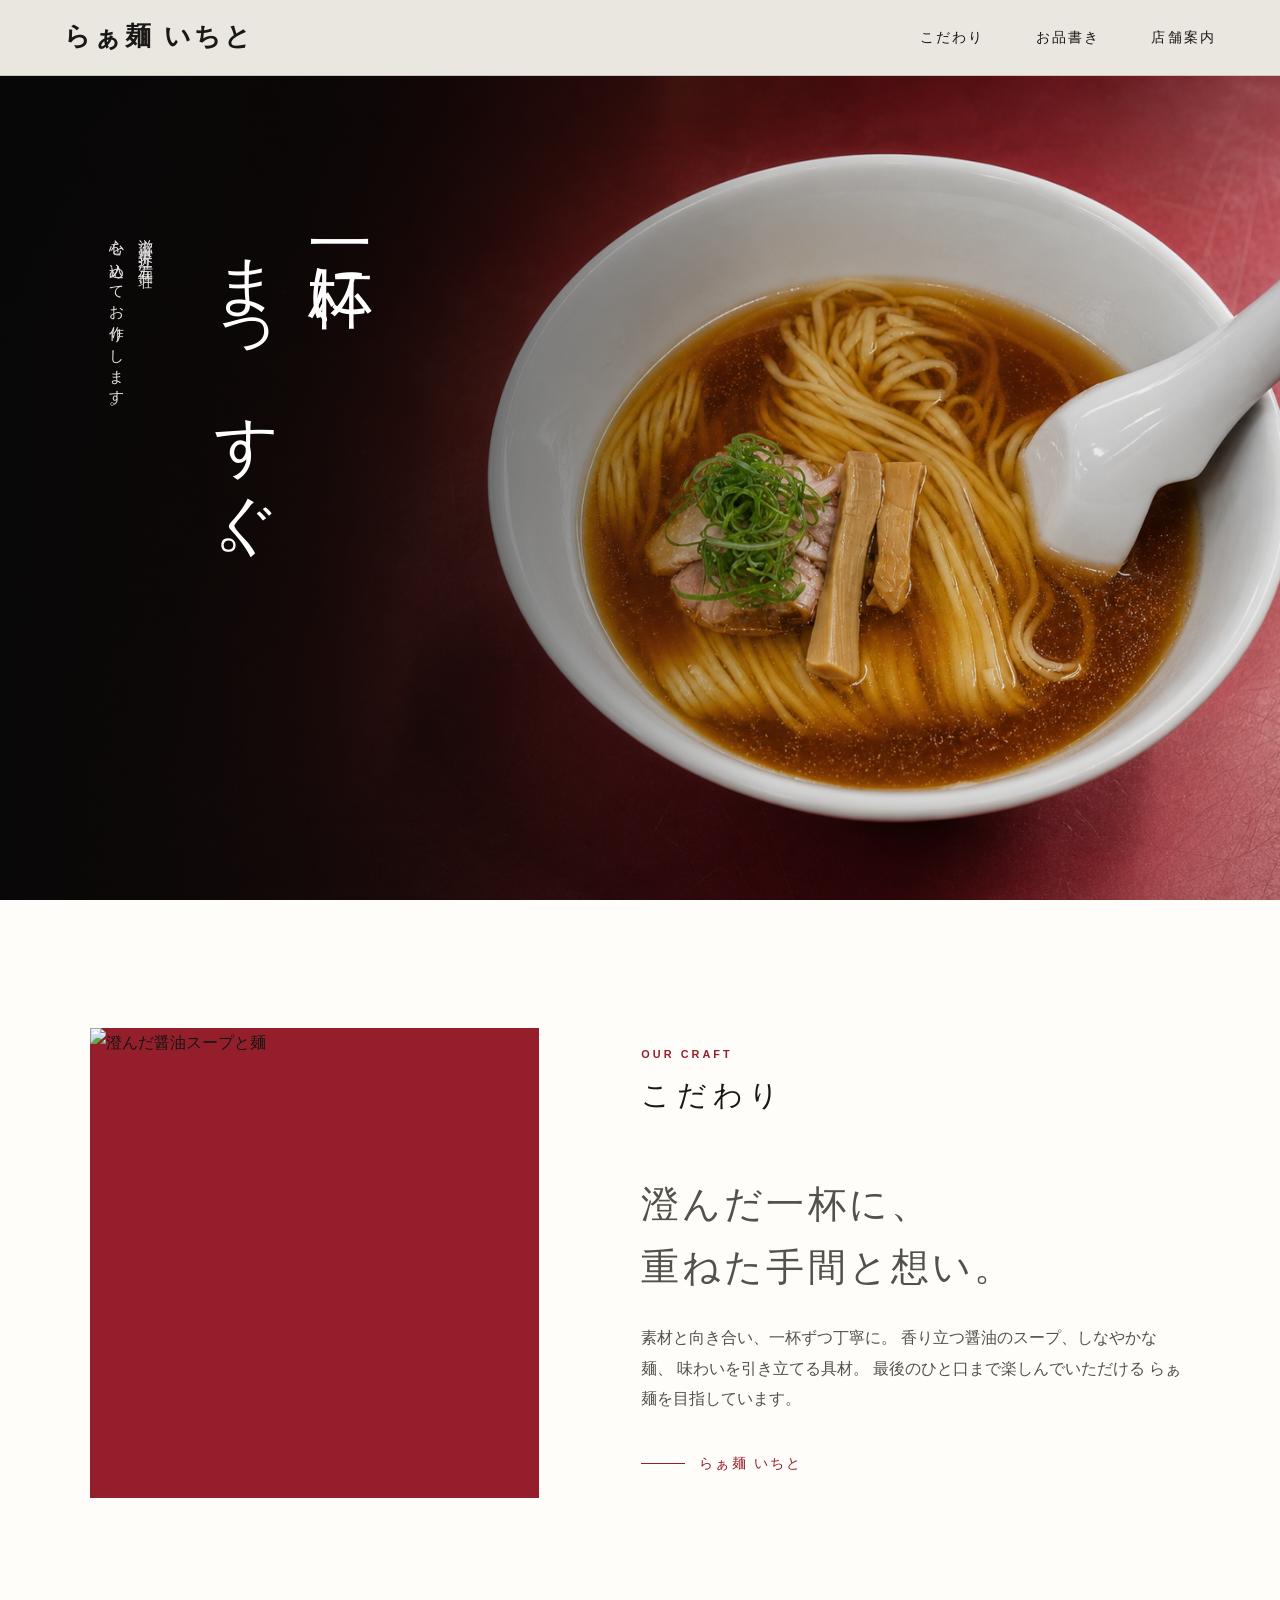
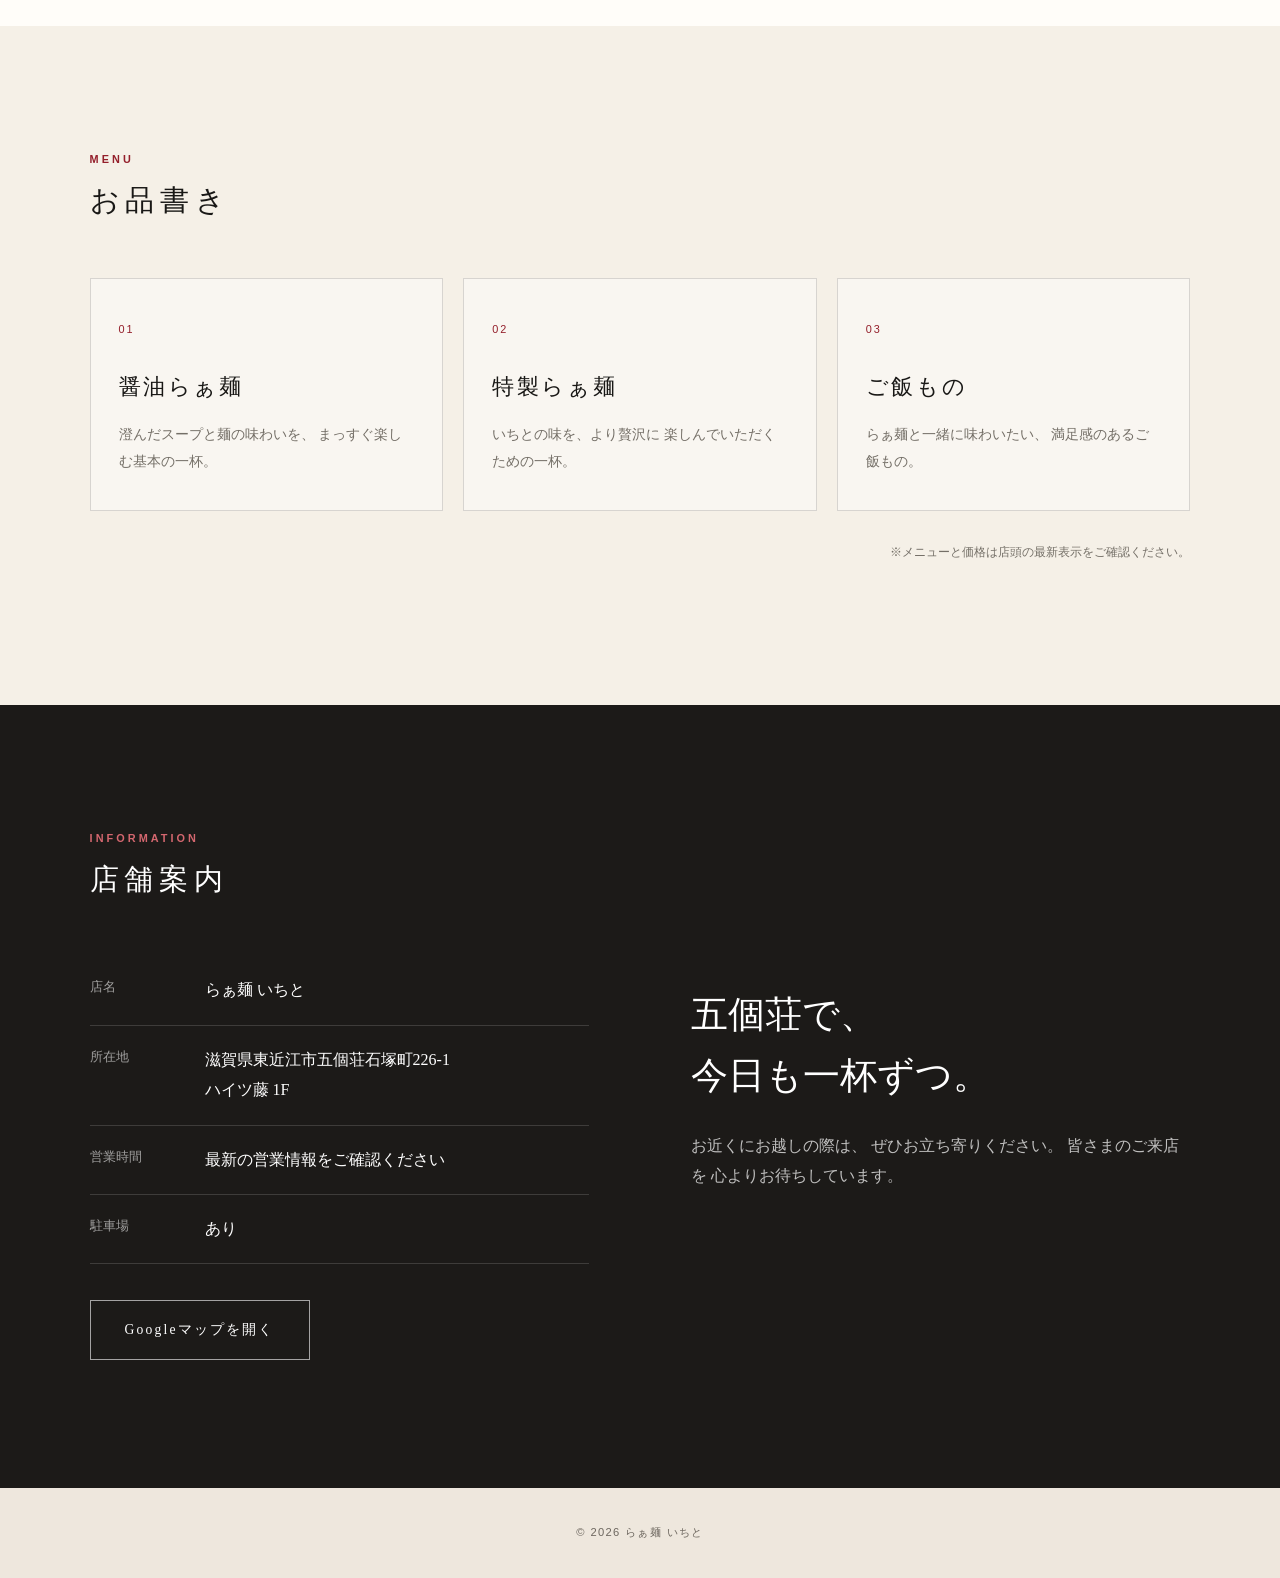
==== ichito-site/index.html @ 9bc74a43 "commit" ====
<!doctype html>
    <html lang="ja">
    <head>
    <meta charset="UTF-8">

    <meta
        name="viewport"
        content="width=device-width, initial-scale=1.0"
    >

    <meta
        name="description"
        content="滋賀県東近江市五個荘のらぁ麺店、らぁ麺いちとの公式サイト。"
    >

    <title>らぁ麺 いちと｜滋賀・東近江</title>

    <link rel="stylesheet" href="css/index.css">
    </head>

    <body>
    <header class="header">
        <a class="logo" href="#top">
        らぁ麺 いちと
        </a>

        <nav
        class="navigation"
        aria-label="メインメニュー"
        >
        <a href="#craft">こだわり</a>
        <a href="#menu">お品書き</a>
        <a href="#information">店舗案内</a>
        </nav>
    </header>

    <main id="top">
        <!-- メインビジュアル -->

        <section class="hero">
        <img
            class="hero-image"
            src="images/ramen.png"
            alt="らぁ麺いちとの醤油らぁ麺"
        >

        <div class="hero-text">
            <h1>
            一杯に、<br>
            まっすぐ。
            </h1>

            <p class="hero-description">
            滋賀・東近江 五個荘<br>
            心を込めてお作りします。
            </p>
        </div>
        </section>

        <!-- こだわり -->

        <section
        class="craft section"
        id="craft"
        >
        <div class="inner craft-grid">
            <div class="craft-photo">
            <img
                src="images/ramen.jpg"
                alt="澄んだ醤油スープと麺"
            >
            </div>

            <div class="craft-text">
            <h2 class="section-title">
                <span>Our Craft</span>
                こだわり
            </h2>

            <p class="lead">
                澄んだ一杯に、<br>
                重ねた手間と想い。
            </p>

            <p>
                素材と向き合い、一杯ずつ丁寧に。
                香り立つ醤油のスープ、しなやかな麺、
                味わいを引き立てる具材。
                最後のひと口まで楽しんでいただける
                らぁ麺を目指しています。
            </p>

            <span class="shop-name">
                らぁ麺 いちと
            </span>
            </div>
        </div>
        </section>

        <!-- お品書き -->

        <section
        class="menu section"
        id="menu"
        >
        <div class="inner">
            <h2 class="section-title">
            <span>Menu</span>
            お品書き
            </h2>

            <div class="menu-grid">
            <article class="menu-card">
                <span class="menu-number">
                01
                </span>

                <h3>醤油らぁ麺</h3>

                <p>
                澄んだスープと麺の味わいを、
                まっすぐ楽しむ基本の一杯。
                </p>
            </article>

            <article class="menu-card">
                <span class="menu-number">
                02
                </span>

                <h3>特製らぁ麺</h3>

                <p>
                いちとの味を、より贅沢に
                楽しんでいただくための一杯。
                </p>
            </article>

            <article class="menu-card">
                <span class="menu-number">
                03
                </span>

                <h3>ご飯もの</h3>

                <p>
                らぁ麺と一緒に味わいたい、
                満足感のあるご飯もの。
                </p>
            </article>
            </div>

            <p class="menu-note">
            ※メニューと価格は店頭の最新表示をご確認ください。
            </p>
        </div>
        </section>

        <!-- 店舗案内 -->

        <section
        class="information section"
        id="information"
        >
        <div class="inner information-grid">
            <div>
            <h2 class="section-title">
                <span>Information</span>
                店舗案内
            </h2>

            <dl class="info-list">
                <div class="info-row">
                <dt>店名</dt>

                <dd>
                    らぁ麺 いちと
                </dd>
                </div>

                <div class="info-row">
                <dt>所在地</dt>

                <dd>
                    滋賀県東近江市五個荘石塚町226-1
                    <br>
                    ハイツ藤 1F
                </dd>
                </div>

                <div class="info-row">
                <dt>営業時間</dt>

                <dd>
                    最新の営業情報をご確認ください
                </dd>
                </div>

                <div class="info-row">
                <dt>駐車場</dt>

                <dd>
                    あり
                </dd>
                </div>
            </dl>

            <a
                class="map-button"
                href="https://www.google.com/maps/search/?api=1&query=らぁ麺+いちと+東近江市"
                target="_blank"
                rel="noopener noreferrer"
            >
                Googleマップを開く
            </a>
            </div>

            <div class="information-message">
            <strong>
                五個荘で、<br>
                今日も一杯ずつ。
            </strong>

            <p>
                お近くにお越しの際は、
                ぜひお立ち寄りください。
                皆さまのご来店を
                心よりお待ちしています。
            </p>
            </div>
        </div>
        </section>
    </main>

    <!-- フッター -->

    <footer class="footer">
        &copy; 2026 らぁ麺 いちと
    </footer>
    </body>
    </html>
---- ichito-site/css/index.css ----
:root {
    --paper: #f5f0e7;
    --white: #fffdf9;
    --black: #191816;
    --gray: #746f67;
    --red: #941f2b;
    --line: rgba(25, 24, 22, 0.15);
    }

    * {
    box-sizing: border-box;
    }

    html {
    scroll-behavior: smooth;
    }

    body {
    margin: 0;
    color: var(--black);
    background: var(--paper);
    font-family:
        "Yu Mincho",
        "Hiragino Mincho ProN",
        serif;
    line-height: 1.9;
    }

    img {
    display: block;
    width: 100%;
    }

    a {
    color: inherit;
    text-decoration: none;
    }

    /* ヘッダー */

    .header {
    position: fixed;
    z-index: 10;
    top: 0;
    right: 0;
    left: 0;

    display: flex;
    align-items: center;
    justify-content: space-between;

    height: 76px;
    padding: 0 5vw;

    background: rgba(248, 244, 237, 0.94);
    border-bottom: 1px solid var(--line);
    backdrop-filter: blur(12px);
    }

    .logo {
    font-size: clamp(1.3rem, 2vw, 2rem);
    font-weight: bold;
    letter-spacing: 0.13em;
    }

    .navigation {
    display: flex;
    gap: clamp(22px, 4vw, 58px);

    font-size: 0.9rem;
    letter-spacing: 0.15em;
    }

    .navigation a {
    position: relative;
    }

    .navigation a::after {
    position: absolute;
    bottom: -7px;
    left: 0;

    width: 0;
    height: 1px;

    content: "";
    background: var(--red);
    transition: width 0.25s;
    }

    .navigation a:hover::after,
    .navigation a:focus-visible::after {
    width: 100%;
    }

    /* メインビジュアル */

    .hero {
    position: relative;

    min-height: 720px;
    height: 100svh;
    padding-top: 76px;

    overflow: hidden;
    background: #111;
    }

    .hero-image {
    position: absolute;
    top: 76px;
    right: 0;
    bottom: 0;
    left: 0;

    height: calc(100% - 76px);

    object-fit: cover;
    object-position: center;
    }

    .hero::after {
    position: absolute;
    top: 76px;
    right: 0;
    bottom: 0;
    left: 0;

    content: "";

    background: linear-gradient(
        90deg,
        rgba(8, 8, 8, 0.92) 0%,
        rgba(8, 8, 8, 0.72) 25%,
        rgba(8, 8, 8, 0.14) 60%,
        rgba(8, 8, 8, 0.04) 100%
    );
    }

    .hero-text {
    position: relative;
    z-index: 2;

    display: flex;
    flex-direction: row-reverse;
    justify-content: flex-end;
    gap: 40px;

    height: 100%;
    padding: clamp(110px, 15vh, 160px) 8vw 70px;

    color: #fff;
    }

    .hero h1 {
    margin: 0;

    writing-mode: vertical-rl;

    font-size: clamp(2.8rem, 5vw, 5.2rem);
    font-weight: 400;
    line-height: 1.45;
    letter-spacing: 0.1em;
    }

    .hero-description {
    margin: 16px 0 0;

    writing-mode: vertical-rl;

    font-size: 0.95rem;
    letter-spacing: 0.22em;
    opacity: 0.88;
    }

    /* 共通セクション */

    .section {
    padding: clamp(80px, 10vw, 140px) 7vw;
    }

    .inner {
    width: min(1120px, 100%);
    margin: 0 auto;
    }

    .section-title {
    margin: 0 0 50px;

    font-size: 1.8rem;
    font-weight: 400;
    letter-spacing: 0.2em;
    }

    .section-title span {
    display: block;
    margin-bottom: 8px;

    color: var(--red);

    font-family: sans-serif;
    font-size: 0.68rem;
    font-weight: bold;
    line-height: 1;
    letter-spacing: 0.28em;
    text-transform: uppercase;
    }

    /* こだわり */

    .craft {
    background: var(--white);
    }

    .craft-grid {
    display: grid;
    grid-template-columns: 0.9fr 1.1fr;
    gap: clamp(50px, 8vw, 110px);
    align-items: center;
    }

    .craft-photo {
    height: 470px;

    overflow: hidden;
    background: var(--red);
    }

    .craft-photo img {
    height: 100%;

    object-fit: cover;
    filter: saturate(0.92) contrast(1.03);
    }

    .lead {
    margin: 0 0 24px;

    font-size: clamp(1.6rem, 3vw, 2.6rem);
    line-height: 1.65;
    letter-spacing: 0.08em;
    }

    .craft-text p {
    max-width: 34em;
    color: #54504a;
    }

    .shop-name {
    display: inline-flex;
    align-items: center;
    gap: 14px;

    margin-top: 20px;

    color: var(--red);

    font-size: 0.86rem;
    letter-spacing: 0.16em;
    }

    .shop-name::before {
    width: 44px;
    height: 1px;

    content: "";
    background: currentColor;
    }

    /* メニュー */

    .menu {
    background: var(--paper);
    }

    .menu-grid {
    display: grid;
    grid-template-columns: repeat(3, 1fr);
    gap: 20px;
    }

    .menu-card {
    padding: 34px 28px;

    background: rgba(255, 255, 255, 0.4);
    border: 1px solid var(--line);

    transition:
        transform 0.25s,
        background 0.25s;
    }

    .menu-card:hover {
    background: rgba(255, 255, 255, 0.8);
    transform: translateY(-5px);
    }

    .menu-number {
    color: var(--red);

    font-family: sans-serif;
    font-size: 0.68rem;
    letter-spacing: 0.18em;
    }

    .menu-card h3 {
    margin: 24px 0 13px;

    font-size: 1.35rem;
    font-weight: 400;
    letter-spacing: 0.12em;
    }

    .menu-card p {
    margin: 0;

    color: var(--gray);

    font-size: 0.9rem;
    }

    .menu-note {
    margin-top: 30px;

    color: var(--gray);

    font-size: 0.78rem;
    text-align: right;
    }

    /* 店舗情報 */

    .information {
    color: #fff;
    background: #1c1a18;
    }

    .information-grid {
    display: grid;
    grid-template-columns: 1fr 1fr;
    gap: clamp(50px, 8vw, 110px);
    }

    .information .section-title span {
    color: #d4676f;
    }

    .info-list {
    margin: 0;
    }

    .info-row {
    display: grid;
    grid-template-columns: 95px 1fr;
    gap: 20px;

    padding: 19px 0;

    border-bottom: 1px solid rgba(255, 255, 255, 0.15);
    }

    .info-row dt {
    color: rgba(255, 255, 255, 0.58);
    font-size: 0.8rem;
    }

    .info-row dd {
    margin: 0;
    }

    .map-button {
    display: inline-flex;
    align-items: center;
    justify-content: center;

    min-width: 220px;
    margin-top: 36px;
    padding: 16px 24px;

    color: #fff;
    border: 1px solid rgba(255, 255, 255, 0.6);

    font-size: 0.85rem;
    letter-spacing: 0.16em;

    transition:
        color 0.25s,
        background 0.25s;
    }

    .map-button:hover,
    .map-button:focus-visible {
    color: var(--black);
    background: #fff;
    }

    .information-message {
    align-self: center;
    color: rgba(255, 255, 255, 0.72);
    }

    .information-message strong {
    display: block;

    margin-bottom: 24px;

    color: #fff;

    font-size: clamp(1.45rem, 3vw, 2.3rem);
    font-weight: 400;
    line-height: 1.65;
    }

    /* フッター */

    .footer {
    padding: 34px 7vw;

    color: #6d675f;
    background: #eee7dd;

    font-family: sans-serif;
    font-size: 0.7rem;
    letter-spacing: 0.12em;
    text-align: center;
    }

    /* タブレット・スマートフォン */

    @media (max-width: 760px) {
    .header {
        height: 64px;
        padding: 0 20px;
    }

    .logo {
        font-size: 1.2rem;
    }

    .navigation {
        gap: 16px;
        font-size: 0.7rem;
    }

    .navigation a:first-child {
        display: none;
    }

    .hero {
        min-height: 680px;
        height: 92svh;
        padding-top: 64px;
    }

    .hero-image {
        top: 64px;
        height: calc(100% - 64px);
    }

    .hero::after {
        top: 64px;

        background: linear-gradient(
        90deg,
        rgba(8, 8, 8, 0.84),
        rgba(8, 8, 8, 0.25) 72%
        );
    }

    .hero-text {
        gap: 24px;
        padding: 120px 28px 70px;
    }

    .hero h1 {
        font-size: clamp(2.4rem, 11vw, 3.5rem);
    }

    .hero-description {
        font-size: 0.8rem;
    }

    .section {
        padding: 80px 24px;
    }

    .section-title {
        margin-bottom: 34px;
    }

    .craft-grid,
    .information-grid {
        grid-template-columns: 1fr;
    }

    .craft-photo {
        height: 330px;
    }

    .menu-grid {
        grid-template-columns: 1fr;
    }

    .menu-note {
        text-align: left;
    }
    }

    /* 動きを減らす設定を使用している端末向け */

    @media (prefers-reduced-motion: reduce) {
    html {
        scroll-behavior: auto;
    }

    * {
        transition-duration: 0.01ms !important;
    }
    }
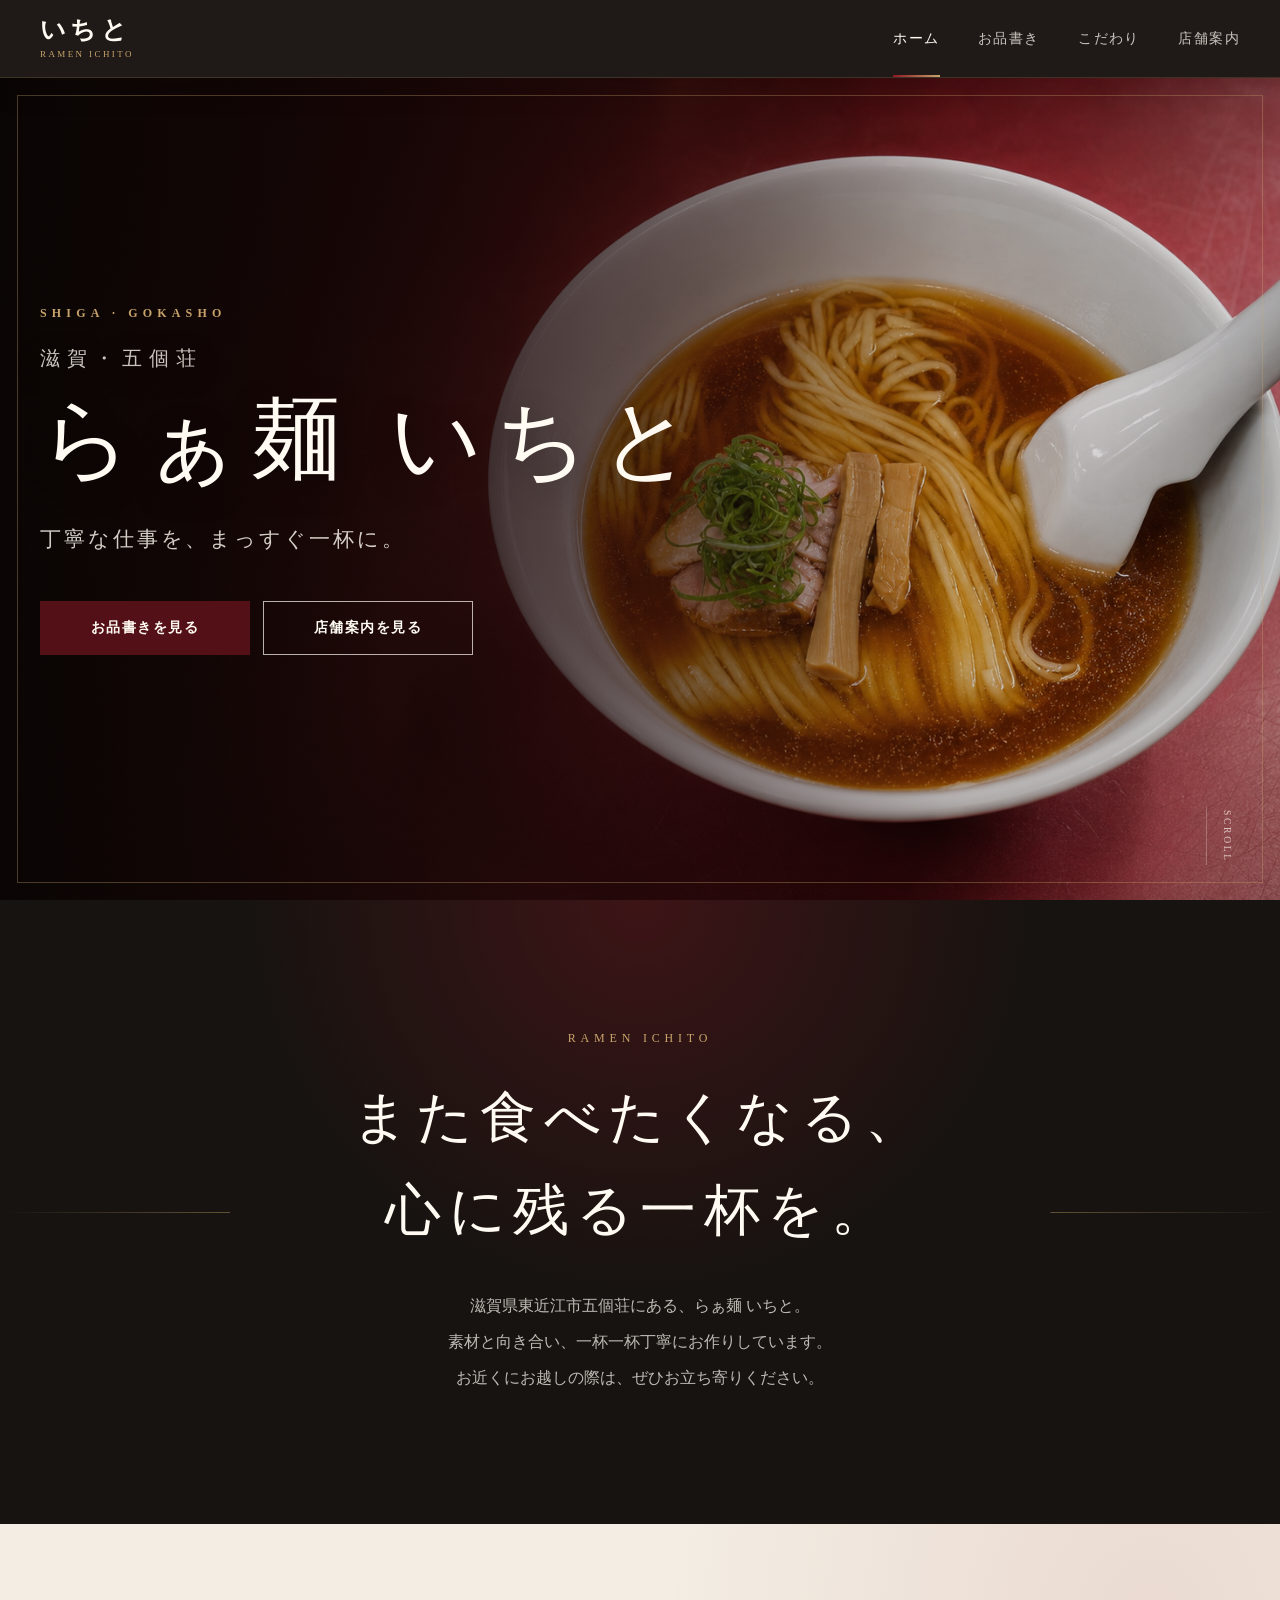
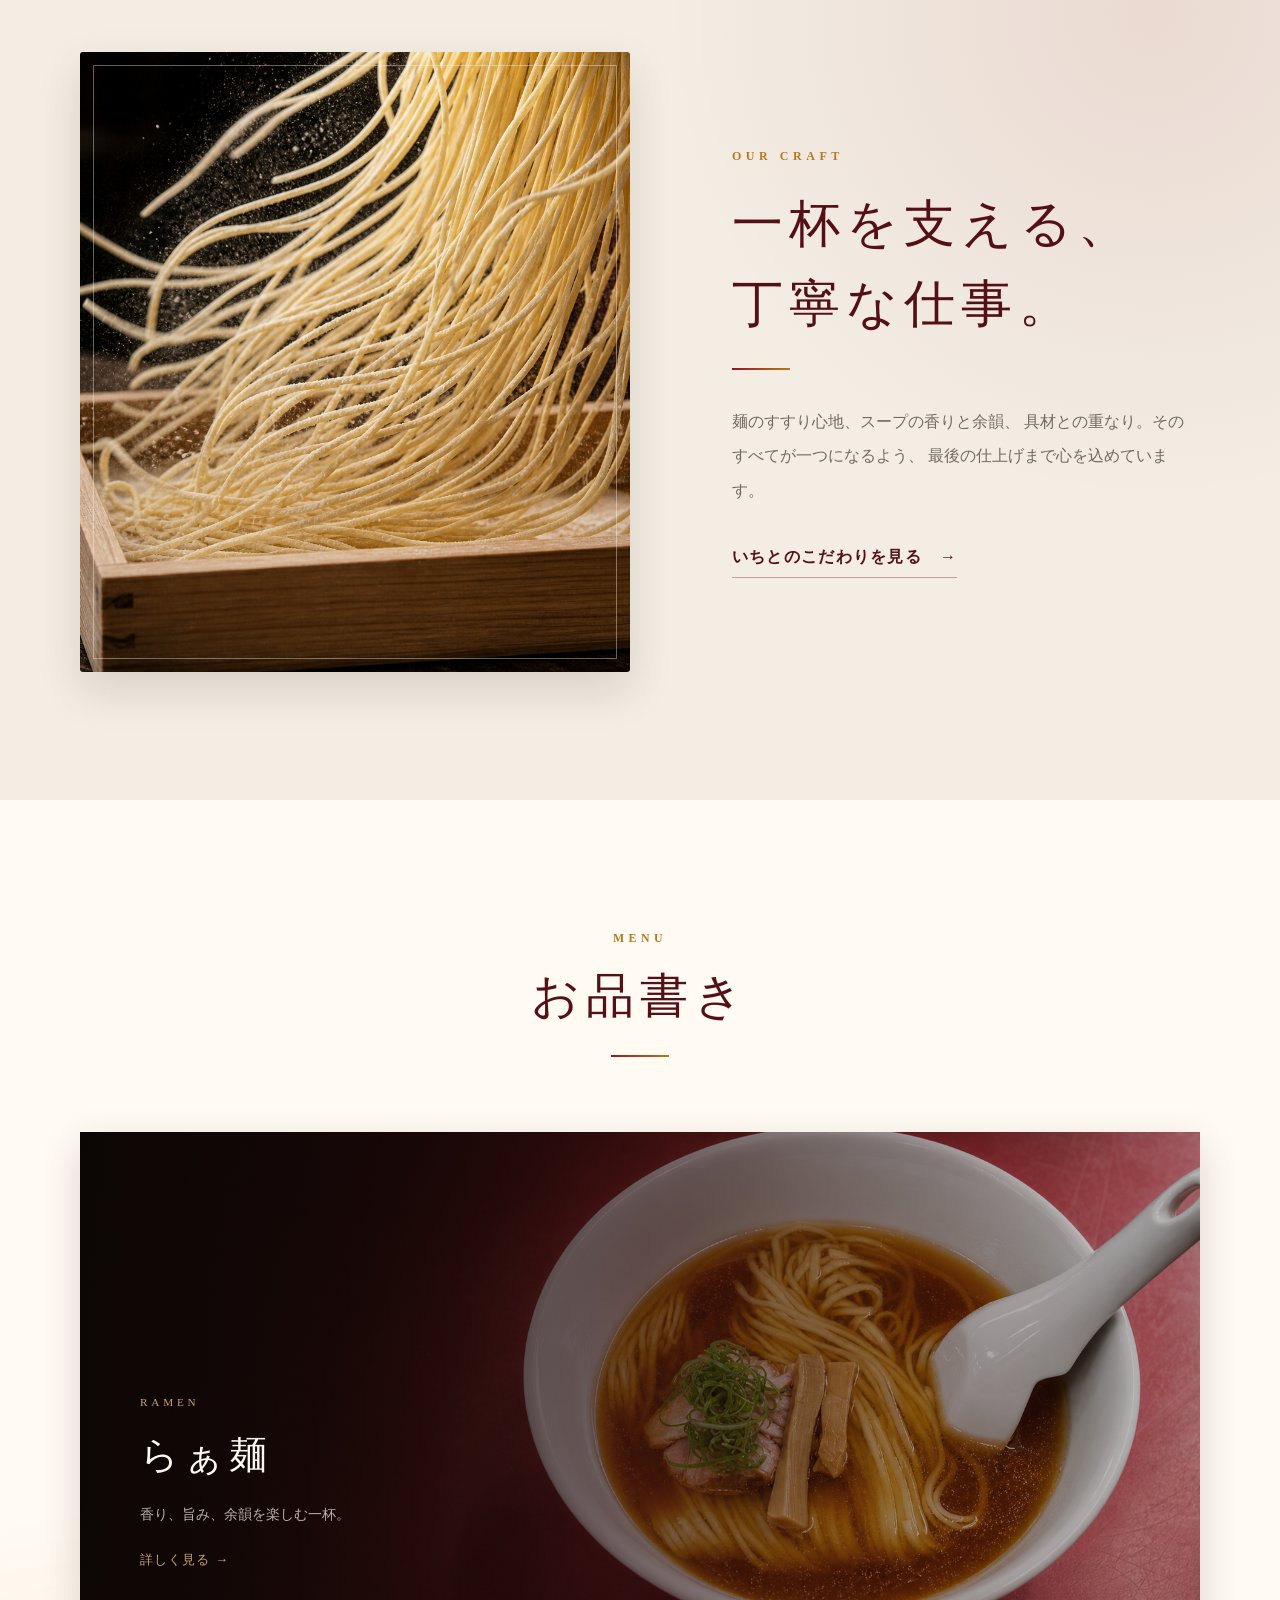
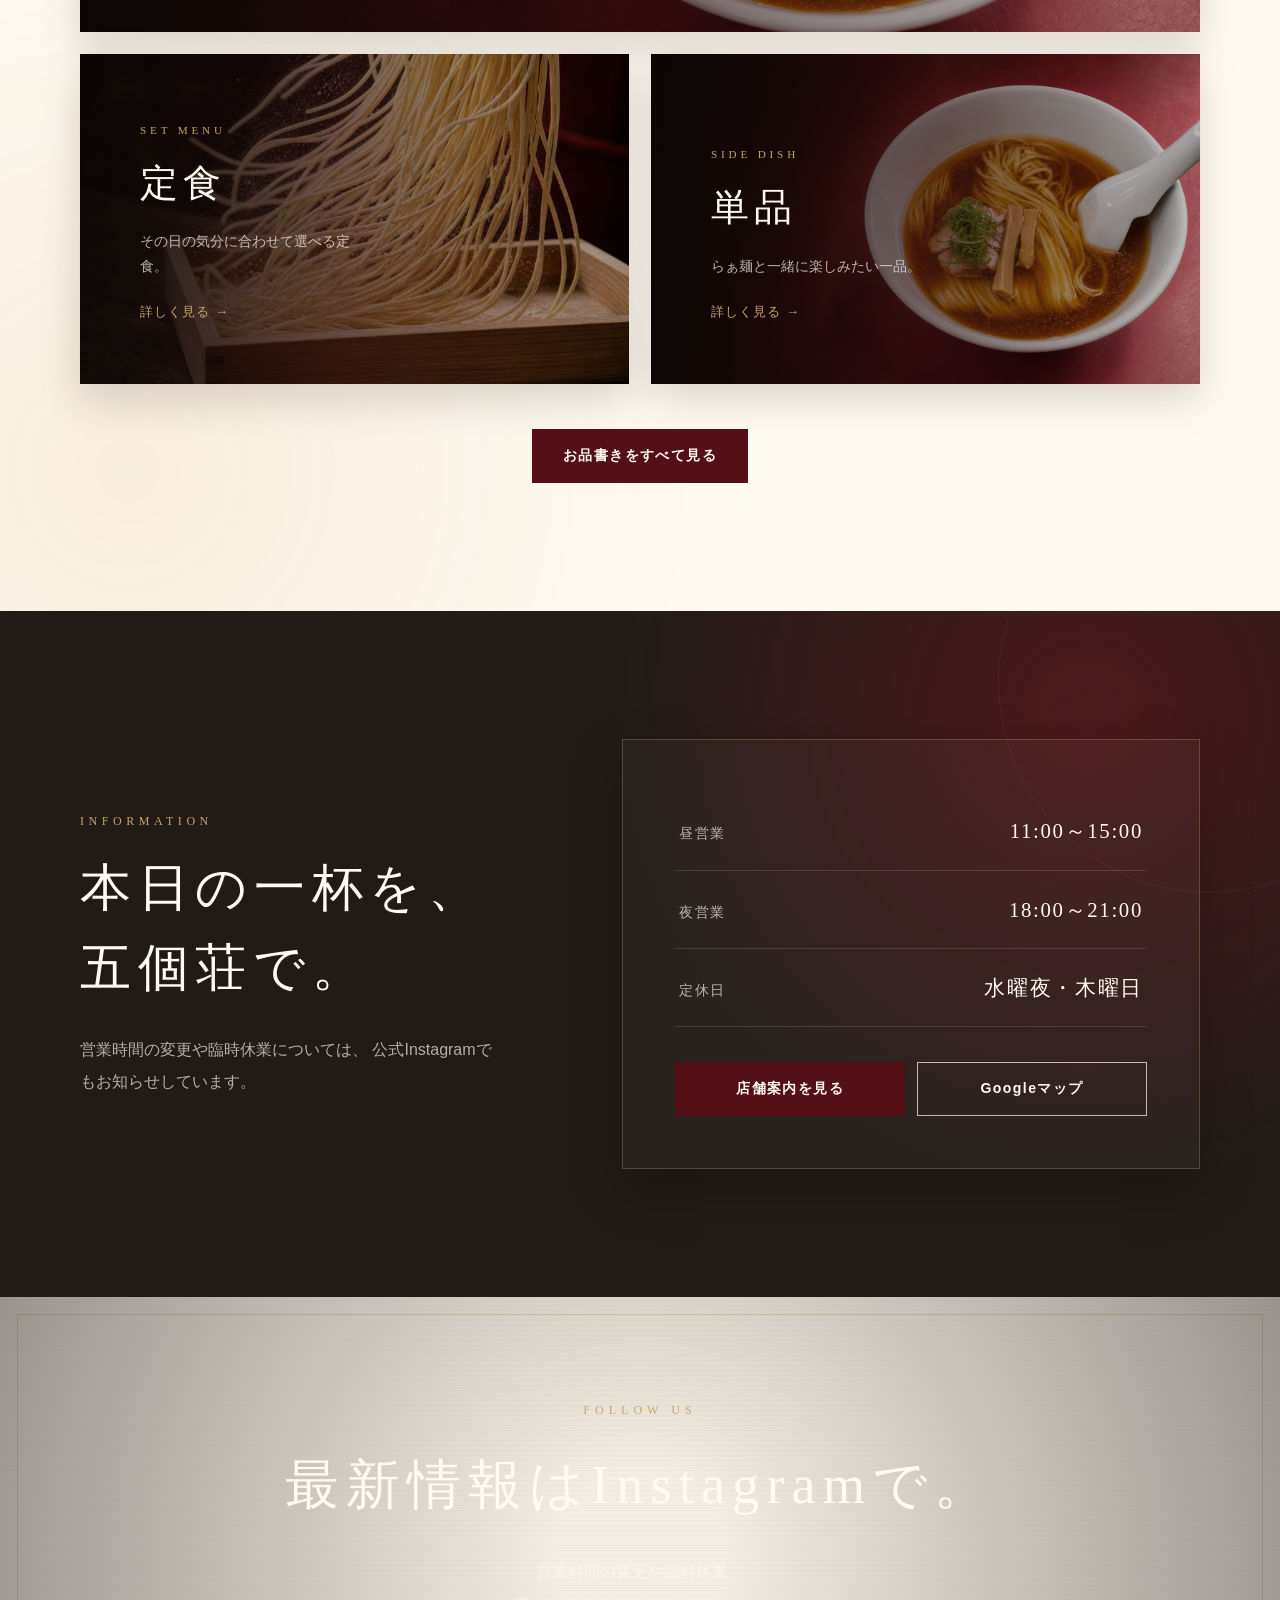
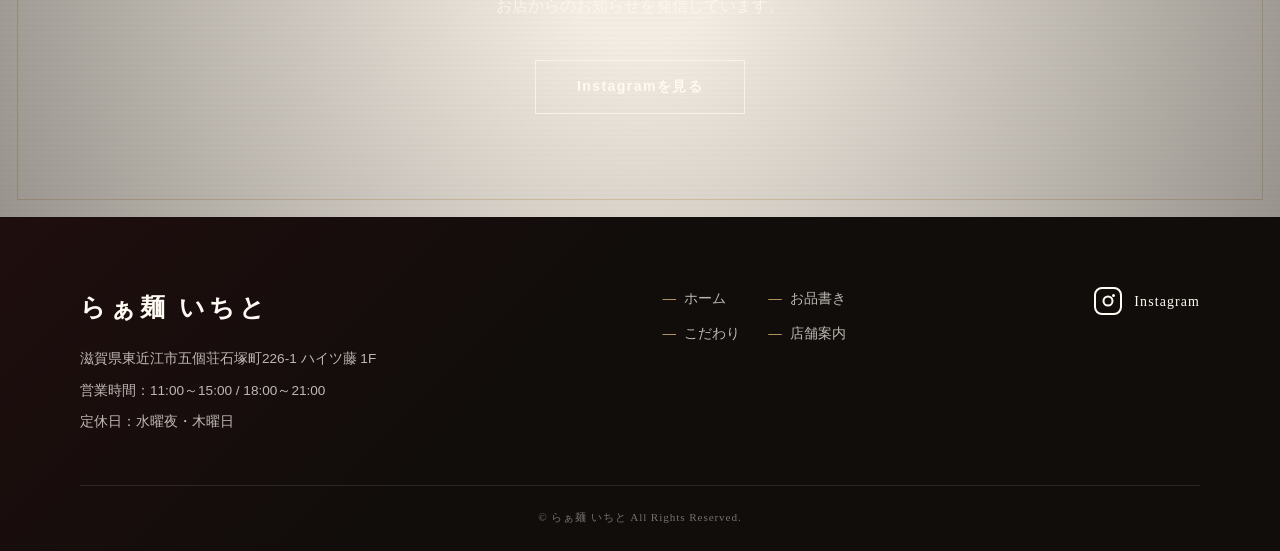
==== commit e16f7385: "commit" ====
--- a/ichito-site/index.html
+++ b/ichito-site/index.html
@@ -1,241 +1,376 @@
-    <!doctype html>
-    <html lang="ja">
-    <head>
-    <meta charset="UTF-8">
-
-    <meta
-        name="viewport"
-        content="width=device-width, initial-scale=1.0"
+<!DOCTYPE html>
+<html lang="ja">
+<head>
+<meta charset="UTF-8">
+
+<meta
+    name="viewport"
+    content="width=device-width, initial-scale=1.0"
+>
+
+<meta
+    name="description"
+    content="滋賀県東近江市五個荘にある、らぁ麺いちと。昼11時から15時、夜18時から21時まで営業しています。"
+>
+
+<title>らぁ麺 いちと｜滋賀県東近江市五個荘</title>
+
+<link rel="stylesheet" href="css/common.css">
+<link rel="stylesheet" href="css/index.css">
+
+<script src="js/main.js" defer></script>
+</head>
+
+<body>
+
+<!-- ヘッダー -->
+<header class="header">
+    <div class="header-inner">
+
+    <a href="index.html" class="logo">
+        <span class="logo-main">いちと</span>
+        <span class="logo-sub">RAMEN ICHITO</span>
+    </a>
+
+    <nav
+        class="navigation"
+        id="global-navigation"
+        aria-label="メインメニュー"
     >
-
-    <meta
-        name="description"
-        content="滋賀県東近江市五個荘のらぁ麺店、らぁ麺いちとの公式サイト。"
+        <a href="index.html" class="current">ホーム</a>
+        <a href="menu.html">お品書き</a>
+        <a href="commitment.html">こだわり</a>
+        <a href="shop.html">店舗案内</a>
+    </nav>
+
+    <button
+        class="menu-toggle"
+        type="button"
+        aria-label="メニューを開く"
+        aria-controls="global-navigation"
+        aria-expanded="false"
     >
-
-    <title>らぁ麺 いちと｜滋賀・東近江</title>
-
-    <link rel="stylesheet" href="css/index.css">
-    </head>
-
-    <body>
-    <header class="header">
-        <a class="logo" href="#top">
+        <span class="menu-toggle-lines"></span>
+    </button>
+
+    </div>
+</header>
+
+<div class="menu-overlay" aria-hidden="true"></div>
+
+<main>
+
+    <!-- メインビジュアル -->
+    <section class="hero">
+
+    <div class="hero-content">
+
+        <p class="hero-label">
+        SHIGA · GOKASHO
+        </p>
+
+        <h1>
+        <span class="hero-small">滋賀・五個荘</span>
         らぁ麺 いちと
-        </a>
-
-        <nav
-        class="navigation"
-        aria-label="メインメニュー"
+        </h1>
+
+        <p class="hero-description">
+        丁寧な仕事を、まっすぐ一杯に。
+        </p>
+
+        <div class="hero-buttons">
+        <a href="menu.html" class="button">
+            お品書きを見る
+        </a>
+
+        <a href="shop.html" class="button button-light">
+            店舗案内を見る
+        </a>
+        </div>
+
+    </div>
+
+    <a href="#introduction" class="scroll-indicator">
+        <span>SCROLL</span>
+        <span class="scroll-line"></span>
+    </a>
+
+    </section>
+
+    <!-- はじめの紹介 -->
+    <section
+    class="section introduction"
+    id="introduction"
+    >
+    <div class="inner introduction-inner">
+
+        <p class="introduction-label">RAMEN ICHITO</p>
+
+        <h2>
+        また食べたくなる、<br>
+        心に残る一杯を。
+        </h2>
+
+        <p>
+        滋賀県東近江市五個荘にある、らぁ麺 いちと。<br>
+        素材と向き合い、一杯一杯丁寧にお作りしています。<br>
+        お近くにお越しの際は、ぜひお立ち寄りください。
+        </p>
+
+    </div>
+    </section>
+
+    <!-- こだわり -->
+    <section class="section craft-section">
+    <div class="inner">
+
+        <div class="craft-layout">
+
+        <div class="craft-image">
+            <img
+            src="images/noodles-dynamic.png"
+            alt="丁寧に作られた麺"
+            >
+        </div>
+
+        <div class="craft-content">
+
+            <p class="craft-label">OUR CRAFT</p>
+
+            <h2>
+            一杯を支える、<br>
+            丁寧な仕事。
+            </h2>
+
+            <p>
+            麺のすすり心地、スープの香りと余韻、
+            具材との重なり。そのすべてが一つになるよう、
+            最後の仕上げまで心を込めています。
+            </p>
+
+            <a href="commitment.html" class="text-link">
+            いちとのこだわりを見る
+            <span aria-hidden="true">→</span>
+            </a>
+
+        </div>
+
+        </div>
+
+    </div>
+    </section>
+
+    <!-- お品書き -->
+    <section class="section home-menu">
+    <div class="inner">
+
+        <div class="section-title">
+        <p class="section-title-en">MENU</p>
+        <h2>お品書き</h2>
+        </div>
+
+        <div class="home-menu-grid">
+
+        <a
+            href="menu.html#ramen"
+            class="home-menu-card home-menu-card-main"
         >
-        <a href="#craft">こだわり</a>
-        <a href="#menu">お品書き</a>
-        <a href="#information">店舗案内</a>
-        </nav>
-    </header>
-
-    <main id="top">
-        <!-- メインビジュアル -->
-
-        <section class="hero">
-        <img
-            class="hero-image"
-            src="images/ramen.png"
-            alt="らぁ麺いちとの醤油らぁ麺"
+            <div class="home-menu-image">
+            <img
+                src="images/ramen-hero.png"
+                alt="いちとのらぁ麺"
+            >
+            </div>
+
+            <div class="home-menu-content">
+            <p class="home-menu-en">RAMEN</p>
+            <h3>らぁ麺</h3>
+            <p>香り、旨み、余韻を楽しむ一杯。</p>
+            <span>詳しく見る →</span>
+            </div>
+        </a>
+
+        <a
+            href="menu.html#set-meal"
+            class="home-menu-card"
         >
-
-        <div class="hero-text">
-            <h1>
-            一杯に、<br>
-            まっすぐ。
-            </h1>
-
-            <p class="hero-description">
-            滋賀・東近江 五個荘<br>
-            心を込めてお作りします。
+            <div class="home-menu-image">
+            <img
+                src="images/noodles-dynamic.png"
+                alt="いちとの麺"
+            >
+            </div>
+
+            <div class="home-menu-content">
+            <p class="home-menu-en">SET MENU</p>
+            <h3>定食</h3>
+            <p>その日の気分に合わせて選べる定食。</p>
+            <span>詳しく見る →</span>
+            </div>
+        </a>
+
+        <a
+            href="menu.html#side-menu"
+            class="home-menu-card"
+        >
+            <div class="home-menu-image">
+            <img
+                src="images/ramen-hero.png"
+                alt="いちとの料理"
+            >
+            </div>
+
+            <div class="home-menu-content">
+            <p class="home-menu-en">SIDE DISH</p>
+            <h3>単品</h3>
+            <p>らぁ麺と一緒に楽しみたい一品。</p>
+            <span>詳しく見る →</span>
+            </div>
+        </a>
+
+        </div>
+
+        <div class="home-menu-button">
+        <a href="menu.html" class="button">
+            お品書きをすべて見る
+        </a>
+        </div>
+
+    </div>
+    </section>
+
+    <!-- 営業案内 -->
+    <section class="section business-section">
+    <div class="inner">
+
+        <div class="business-layout">
+
+        <div class="business-heading">
+            <p class="business-label">INFORMATION</p>
+
+            <h2>
+            本日の一杯を、<br>
+            五個荘で。
+            </h2>
+
+            <p>
+            営業時間の変更や臨時休業については、
+            公式Instagramでもお知らせしています。
             </p>
         </div>
-        </section>
-
-        <!-- こだわり -->
-
-        <section
-        class="craft section"
-        id="craft"
-        >
-        <div class="inner craft-grid">
-            <div class="craft-photo">
-            <img
-                src="images/ramen.jpg"
-                alt="澄んだ醤油スープと麺"
-            >
-            </div>
-
-            <div class="craft-text">
-            <h2 class="section-title">
-                <span>Our Craft</span>
-                こだわり
-            </h2>
-
-            <p class="lead">
-                澄んだ一杯に、<br>
-                重ねた手間と想い。
+
+        <div class="business-information">
+
+            <div class="business-row">
+            <p class="business-name">昼営業</p>
+            <p class="business-time">11:00～15:00</p>
+            </div>
+
+            <div class="business-row">
+            <p class="business-name">夜営業</p>
+            <p class="business-time">18:00～21:00</p>
+            </div>
+
+            <div class="business-row">
+            <p class="business-name">定休日</p>
+            <p class="business-time">
+                水曜夜・木曜日
             </p>
-
-            <p>
-                素材と向き合い、一杯ずつ丁寧に。
-                香り立つ醤油のスープ、しなやかな麺、
-                味わいを引き立てる具材。
-                最後のひと口まで楽しんでいただける
-                らぁ麺を目指しています。
-            </p>
-
-            <span class="shop-name">
-                らぁ麺 いちと
-            </span>
-            </div>
-        </div>
-        </section>
-
-        <!-- お品書き -->
-
-        <section
-        class="menu section"
-        id="menu"
-        >
-        <div class="inner">
-            <h2 class="section-title">
-            <span>Menu</span>
-            お品書き
-            </h2>
-
-            <div class="menu-grid">
-            <article class="menu-card">
-                <span class="menu-number">
-                01
-                </span>
-
-                <h3>醤油らぁ麺</h3>
-
-                <p>
-                澄んだスープと麺の味わいを、
-                まっすぐ楽しむ基本の一杯。
-                </p>
-            </article>
-
-            <article class="menu-card">
-                <span class="menu-number">
-                02
-                </span>
-
-                <h3>特製らぁ麺</h3>
-
-                <p>
-                いちとの味を、より贅沢に
-                楽しんでいただくための一杯。
-                </p>
-            </article>
-
-            <article class="menu-card">
-                <span class="menu-number">
-                03
-                </span>
-
-                <h3>ご飯もの</h3>
-
-                <p>
-                らぁ麺と一緒に味わいたい、
-                満足感のあるご飯もの。
-                </p>
-            </article>
-            </div>
-
-            <p class="menu-note">
-            ※メニューと価格は店頭の最新表示をご確認ください。
-            </p>
-        </div>
-        </section>
-
-        <!-- 店舗案内 -->
-
-        <section
-        class="information section"
-        id="information"
-        >
-        <div class="inner information-grid">
-            <div>
-            <h2 class="section-title">
-                <span>Information</span>
-                店舗案内
-            </h2>
-
-            <dl class="info-list">
-                <div class="info-row">
-                <dt>店名</dt>
-
-                <dd>
-                    らぁ麺 いちと
-                </dd>
-                </div>
-
-                <div class="info-row">
-                <dt>所在地</dt>
-
-                <dd>
-                    滋賀県東近江市五個荘石塚町226-1
-                    <br>
-                    ハイツ藤 1F
-                </dd>
-                </div>
-
-                <div class="info-row">
-                <dt>営業時間</dt>
-
-                <dd>
-                    最新の営業情報をご確認ください
-                </dd>
-                </div>
-
-                <div class="info-row">
-                <dt>駐車場</dt>
-
-                <dd>
-                    あり
-                </dd>
-                </div>
-            </dl>
+            </div>
+
+            <div class="business-buttons">
+            <a href="shop.html" class="button">
+                店舗案内を見る
+            </a>
 
             <a
-                class="map-button"
-                href="https://www.google.com/maps/search/?api=1&query=らぁ麺+いちと+東近江市"
+                href="https://www.google.com/maps/search/?api=1&query=滋賀県東近江市五個荘石塚町226-1+らぁ麺いちと"
+                class="button button-light"
                 target="_blank"
                 rel="noopener noreferrer"
             >
-                Googleマップを開く
+                Googleマップ
             </a>
             </div>
 
-            <div class="information-message">
-            <strong>
-                五個荘で、<br>
-                今日も一杯ずつ。
-            </strong>
-
-            <p>
-                お近くにお越しの際は、
-                ぜひお立ち寄りください。
-                皆さまのご来店を
-                心よりお待ちしています。
-            </p>
-            </div>
-        </div>
-        </section>
-    </main>
-
-    <!-- フッター -->
-
-    <footer class="footer">
-        &copy; 2026 らぁ麺 いちと
-    </footer>
-    </body>
-    </html>+        </div>
+
+        </div>
+
+    </div>
+    </section>
+
+    <!-- Instagram -->
+    <section class="home-instagram">
+    <div class="home-instagram-content">
+
+        <p class="home-instagram-label">
+        FOLLOW US
+        </p>
+
+        <h2>最新情報はInstagramで。</h2>
+
+        <p>
+        営業時間の変更や臨時休業、<br>
+        お店からのお知らせを発信しています。
+        </p>
+
+        <a
+        href="https://www.instagram.com/ramen_ichito/"
+        class="button button-light"
+        target="_blank"
+        rel="noopener noreferrer"
+        >
+        Instagramを見る
+        </a>
+
+    </div>
+    </section>
+
+</main>
+
+<!-- フッター -->
+<footer class="footer">
+    <div class="footer-inner">
+
+    <div class="footer-shop">
+        <p class="footer-logo">らぁ麺 いちと</p>
+        <p>
+        滋賀県東近江市五個荘石塚町226-1
+        ハイツ藤 1F
+        </p>
+        <p>営業時間：11:00～15:00 / 18:00～21:00</p>
+        <p>定休日：水曜夜・木曜日</p>
+    </div>
+
+    <div class="footer-links">
+        <a href="index.html">ホーム</a>
+        <a href="menu.html">お品書き</a>
+        <a href="commitment.html">こだわり</a>
+        <a href="shop.html">店舗案内</a>
+    </div>
+
+    <a
+        class="instagram-link"
+        href="https://www.instagram.com/ramen_ichito/"
+        target="_blank"
+        rel="noopener noreferrer"
+        aria-label="らぁ麺いちとのInstagramを見る"
+    >
+        <span class="instagram-icon" aria-hidden="true">
+        <span class="instagram-circle"></span>
+        <span class="instagram-dot"></span>
+        </span>
+
+        <span>Instagram</span>
+    </a>
+
+    </div>
+
+    <p class="copyright">
+    &copy; らぁ麺 いちと All Rights Reserved.
+    </p>
+</footer>
+
+</body>
+</html>
--- a/ichito-site/css/common.css
+++ b/ichito-site/css/common.css
@@ -0,0 +1,831 @@
+/* ========================================
+common.css
+全ページ共通
+======================================== */
+
+:root {
+--paper: #f3ede3;
+--white: #fffaf2;
+--black: #161310;
+--black-soft: #211b17;
+--gray: #746b60;
+--red: #8f1724;
+--red-dark: #541017;
+--amber: #b87922;
+--gold: #c8a46a;
+--line: rgba(84, 16, 23, 0.16);
+--header-height: 78px;
+--shadow: 0 18px 45px rgba(32, 17, 12, 0.13);
+--transition: 0.3s ease;
+}
+
+/* リセット */
+* {
+box-sizing: border-box;
+margin: 0;
+padding: 0;
+}
+
+html {
+scroll-behavior: smooth;
+scroll-padding-top: var(--header-height);
+}
+
+body {
+min-width: 320px;
+color: var(--black);
+background:
+    repeating-linear-gradient(
+    0deg,
+    rgba(84, 16, 23, 0.018) 0,
+    rgba(84, 16, 23, 0.018) 1px,
+    transparent 1px,
+    transparent 5px
+    ),
+    var(--paper);
+font-family:
+    "Noto Sans JP",
+    "Yu Gothic",
+    "Hiragino Kaku Gothic ProN",
+    sans-serif;
+line-height: 1.7;
+-webkit-font-smoothing: antialiased;
+}
+
+body.menu-open {
+overflow: hidden;
+}
+
+img {
+display: block;
+max-width: 100%;
+}
+
+a {
+color: inherit;
+text-decoration: none;
+}
+
+button,
+input,
+textarea,
+select {
+font: inherit;
+}
+
+button {
+border: 0;
+cursor: pointer;
+}
+
+ul,
+ol {
+list-style: none;
+}
+
+::selection {
+color: var(--white);
+background-color: var(--red);
+}
+
+/* スクロールバー */
+::-webkit-scrollbar {
+width: 9px;
+}
+
+::-webkit-scrollbar-track {
+background-color: var(--paper);
+}
+
+::-webkit-scrollbar-thumb {
+border: 2px solid var(--paper);
+border-radius: 999px;
+background-color: var(--red-dark);
+}
+
+/* 共通レイアウト */
+main {
+overflow: hidden;
+}
+
+.section {
+padding: clamp(80px, 10vw, 130px) 24px;
+}
+
+.inner {
+width: min(1120px, 100%);
+margin: 0 auto;
+}
+
+/* 共通見出し */
+.section-title {
+position: relative;
+margin-bottom: clamp(45px, 6vw, 75px);
+padding-bottom: 25px;
+text-align: center;
+}
+
+.section-title::after {
+position: absolute;
+bottom: 0;
+left: 50%;
+width: 58px;
+height: 2px;
+content: "";
+background: linear-gradient(
+    to right,
+    var(--red),
+    var(--amber)
+);
+transform: translateX(-50%);
+}
+
+.section-title-en {
+margin-bottom: 12px;
+color: var(--amber);
+font-family: Georgia, "Times New Roman", serif;
+font-size: 0.74rem;
+font-weight: 700;
+letter-spacing: 0.38em;
+text-transform: uppercase;
+}
+
+.section-title h2 {
+color: var(--red-dark);
+font-family:
+    "Yu Mincho",
+    "Hiragino Mincho ProN",
+    serif;
+font-size: clamp(1.9rem, 4vw, 3rem);
+font-weight: 500;
+letter-spacing: 0.13em;
+line-height: 1.5;
+}
+
+/* ========================================
+ヘッダー
+======================================== */
+
+.header {
+position: fixed;
+top: 0;
+right: 0;
+left: 0;
+z-index: 1000;
+height: var(--header-height);
+border-bottom: 1px solid rgba(200, 164, 106, 0.18);
+color: var(--white);
+background-color: rgba(18, 13, 11, 0.94);
+box-shadow: 0 8px 30px rgba(10, 5, 4, 0.18);
+backdrop-filter: blur(12px);
+-webkit-backdrop-filter: blur(12px);
+}
+
+.header-inner {
+width: min(1200px, calc(100% - 48px));
+height: 100%;
+display: flex;
+align-items: center;
+justify-content: space-between;
+margin: 0 auto;
+}
+
+/* ロゴ */
+.logo {
+position: relative;
+z-index: 1101;
+display: inline-flex;
+flex-direction: column;
+justify-content: center;
+color: var(--white);
+line-height: 1;
+}
+
+.logo-main {
+font-family:
+    "Yu Mincho",
+    "Hiragino Mincho ProN",
+    serif;
+font-size: 1.55rem;
+font-weight: 600;
+letter-spacing: 0.18em;
+}
+
+.logo-sub {
+margin-top: 7px;
+color: var(--gold);
+font-family: Georgia, "Times New Roman", serif;
+font-size: 0.56rem;
+letter-spacing: 0.27em;
+}
+
+/* PCナビゲーション */
+.navigation {
+display: flex;
+align-items: center;
+gap: clamp(24px, 3vw, 45px);
+height: 100%;
+}
+
+.navigation a {
+position: relative;
+display: grid;
+height: 100%;
+place-items: center;
+color: rgba(255, 250, 242, 0.76);
+font-family:
+    "Yu Mincho",
+    "Hiragino Mincho ProN",
+    serif;
+font-size: 0.9rem;
+letter-spacing: 0.1em;
+transition: color var(--transition);
+}
+
+.navigation a::after {
+position: absolute;
+right: 0;
+bottom: 0;
+left: 0;
+height: 2px;
+content: "";
+background: linear-gradient(
+    to right,
+    var(--red),
+    var(--gold)
+);
+transform: scaleX(0);
+transform-origin: center;
+transition: transform var(--transition);
+}
+
+.navigation a:hover,
+.navigation a.current {
+color: var(--white);
+}
+
+.navigation a:hover::after,
+.navigation a.current::after {
+transform: scaleX(1);
+}
+
+/* ハンバーガーボタン */
+.menu-toggle {
+position: relative;
+z-index: 1101;
+width: 48px;
+height: 48px;
+display: none;
+align-items: center;
+justify-content: center;
+border: 1px solid rgba(200, 164, 106, 0.35);
+border-radius: 50%;
+color: var(--white);
+background-color: transparent;
+transition:
+    border-color var(--transition),
+    background-color var(--transition);
+}
+
+.menu-toggle:hover {
+border-color: var(--gold);
+background-color: rgba(200, 164, 106, 0.08);
+}
+
+.menu-toggle-lines,
+.menu-toggle-lines::before,
+.menu-toggle-lines::after {
+position: absolute;
+width: 21px;
+height: 1px;
+background-color: currentColor;
+transition:
+    top var(--transition),
+    transform var(--transition),
+    opacity var(--transition);
+}
+
+.menu-toggle-lines {
+top: 50%;
+transform: translateY(-50%);
+}
+
+.menu-toggle-lines::before,
+.menu-toggle-lines::after {
+left: 0;
+content: "";
+}
+
+.menu-toggle-lines::before {
+top: -7px;
+}
+
+.menu-toggle-lines::after {
+top: 7px;
+}
+
+/* 開いたときの×印 */
+.menu-toggle.is-active .menu-toggle-lines {
+background-color: transparent;
+}
+
+.menu-toggle.is-active .menu-toggle-lines::before {
+top: 0;
+transform: rotate(45deg);
+}
+
+.menu-toggle.is-active .menu-toggle-lines::after {
+top: 0;
+transform: rotate(-45deg);
+}
+
+/* スマホメニューの背景 */
+.menu-overlay {
+position: fixed;
+inset: 0;
+z-index: 998;
+visibility: hidden;
+background-color: rgba(8, 4, 3, 0.65);
+opacity: 0;
+backdrop-filter: blur(3px);
+transition:
+    visibility var(--transition),
+    opacity var(--transition);
+}
+
+.menu-overlay.is-active {
+visibility: visible;
+opacity: 1;
+}
+
+/* ========================================
+下層ページの共通タイトル
+======================================== */
+
+.page-header {
+position: relative;
+min-height: 530px;
+display: grid;
+place-items: center;
+margin-top: var(--header-height);
+overflow: hidden;
+color: var(--white);
+text-align: center;
+}
+
+.page-header::before {
+position: absolute;
+inset: 0;
+content: "";
+background:
+    radial-gradient(
+    circle at center,
+    transparent 10%,
+    rgba(8, 4, 3, 0.42) 100%
+    );
+}
+
+.page-header::after {
+position: absolute;
+inset: 17px;
+border: 1px solid rgba(200, 164, 106, 0.35);
+content: "";
+pointer-events: none;
+}
+
+.page-header-content {
+position: relative;
+z-index: 1;
+max-width: 850px;
+padding: 80px 24px;
+animation: pageTitleIn 1s ease both;
+}
+
+.page-header-en {
+margin-bottom: 17px;
+color: var(--gold);
+font-family: Georgia, "Times New Roman", serif;
+font-size: 0.76rem;
+font-weight: 700;
+letter-spacing: 0.42em;
+}
+
+.page-header h1 {
+margin-bottom: 20px;
+font-family:
+    "Yu Mincho",
+    "Hiragino Mincho ProN",
+    serif;
+font-size: clamp(2.3rem, 6vw, 4.4rem);
+font-weight: 500;
+letter-spacing: 0.18em;
+line-height: 1.35;
+}
+
+.page-header-content > p:last-child {
+color: rgba(255, 250, 242, 0.78);
+font-family:
+    "Yu Mincho",
+    "Hiragino Mincho ProN",
+    serif;
+letter-spacing: 0.09em;
+}
+
+/* ========================================
+ボタン
+======================================== */
+
+.button,
+.map-button {
+position: relative;
+display: inline-flex;
+min-width: 210px;
+min-height: 54px;
+align-items: center;
+justify-content: center;
+overflow: hidden;
+padding: 14px 30px;
+border: 1px solid var(--red-dark);
+color: var(--white);
+background-color: var(--red-dark);
+font-size: 0.88rem;
+font-weight: 600;
+letter-spacing: 0.1em;
+transition:
+    color var(--transition),
+    border-color var(--transition),
+    background-color var(--transition),
+    box-shadow var(--transition),
+    transform var(--transition);
+}
+
+.button::before,
+.map-button::before {
+position: absolute;
+inset: 0;
+content: "";
+background: linear-gradient(
+    120deg,
+    transparent,
+    rgba(255, 255, 255, 0.14),
+    transparent
+);
+transform: translateX(-120%);
+transition: transform 0.6s ease;
+}
+
+.button:hover,
+.map-button:hover {
+border-color: var(--red);
+background-color: var(--red);
+box-shadow: 0 12px 30px rgba(84, 16, 23, 0.25);
+transform: translateY(-3px);
+}
+
+.button:hover::before,
+.map-button:hover::before {
+transform: translateX(120%);
+}
+
+.button-light {
+border-color: rgba(255, 250, 242, 0.7);
+color: var(--white);
+background-color: transparent;
+}
+
+.button-light:hover {
+border-color: var(--gold);
+color: var(--black);
+background-color: var(--gold);
+}
+
+/* ========================================
+共通カード・画像
+======================================== */
+
+.image-frame {
+position: relative;
+overflow: hidden;
+border-radius: 3px;
+box-shadow: var(--shadow);
+}
+
+.image-frame::after {
+position: absolute;
+inset: 12px;
+border: 1px solid rgba(255, 250, 242, 0.35);
+content: "";
+pointer-events: none;
+}
+
+.image-frame img {
+width: 100%;
+height: 100%;
+object-fit: cover;
+transition: transform 1s ease;
+}
+
+.image-frame:hover img {
+transform: scale(1.04);
+}
+
+/* ========================================
+フッター
+======================================== */
+
+.footer {
+padding: 70px 24px 24px;
+color: rgba(255, 250, 242, 0.72);
+background:
+    linear-gradient(
+    135deg,
+    rgba(84, 16, 23, 0.22),
+    transparent 45%
+    ),
+    #100d0b;
+}
+
+.footer-inner {
+width: min(1120px, 100%);
+display: grid;
+grid-template-columns: 1.4fr 1fr auto;
+gap: 55px;
+align-items: start;
+margin: 0 auto;
+padding-bottom: 50px;
+}
+
+.footer-logo {
+margin-bottom: 18px;
+color: var(--white);
+font-family:
+    "Yu Mincho",
+    "Hiragino Mincho ProN",
+    serif;
+font-size: 1.55rem;
+font-weight: 600;
+letter-spacing: 0.16em;
+}
+
+.footer-shop p:not(.footer-logo) {
+margin-top: 7px;
+font-size: 0.85rem;
+line-height: 1.8;
+}
+
+.footer-links {
+display: grid;
+grid-template-columns: repeat(2, max-content);
+gap: 12px 28px;
+}
+
+.footer-links a {
+position: relative;
+font-size: 0.85rem;
+transition: color var(--transition);
+}
+
+.footer-links a::before {
+margin-right: 8px;
+color: var(--gold);
+content: "—";
+}
+
+.footer-links a:hover {
+color: var(--gold);
+}
+
+/* Instagram */
+.instagram-link {
+display: inline-flex;
+align-items: center;
+gap: 12px;
+color: var(--white);
+font-family: Georgia, "Times New Roman", serif;
+font-size: 0.87rem;
+letter-spacing: 0.08em;
+transition:
+    color var(--transition),
+    transform var(--transition);
+}
+
+.instagram-link:hover {
+color: var(--gold);
+transform: translateY(-3px);
+}
+
+.instagram-icon {
+position: relative;
+width: 28px;
+height: 28px;
+display: inline-block;
+border: 2px solid currentColor;
+border-radius: 8px;
+}
+
+.instagram-circle {
+position: absolute;
+top: 50%;
+left: 50%;
+width: 11px;
+height: 11px;
+border: 2px solid currentColor;
+border-radius: 50%;
+transform: translate(-50%, -50%);
+}
+
+.instagram-dot {
+position: absolute;
+top: 5px;
+right: 5px;
+width: 3px;
+height: 3px;
+border-radius: 50%;
+background-color: currentColor;
+}
+
+.copyright {
+width: min(1120px, 100%);
+margin: 0 auto;
+padding-top: 22px;
+border-top: 1px solid rgba(255, 250, 242, 0.1);
+color: rgba(255, 250, 242, 0.42);
+font-family: Georgia, "Times New Roman", serif;
+font-size: 0.7rem;
+letter-spacing: 0.08em;
+text-align: center;
+}
+
+/* アニメーション */
+@keyframes pageTitleIn {
+from {
+    opacity: 0;
+    transform: translateY(25px);
+}
+
+to {
+    opacity: 1;
+    transform: translateY(0);
+}
+}
+
+/* ========================================
+タブレット・スマートフォン
+======================================== */
+
+@media (max-width: 800px) {
+:root {
+    --header-height: 70px;
+}
+
+.header-inner {
+    width: calc(100% - 36px);
+}
+
+.logo-main {
+    font-size: 1.35rem;
+}
+
+/* ハンバーガーボタンを表示 */
+.menu-toggle {
+    display: flex;
+}
+
+/* 右から開くナビゲーション */
+.navigation {
+    position: fixed;
+    top: 0;
+    right: 0;
+    z-index: 999;
+    width: min(82vw, 360px);
+    height: 100dvh;
+    display: flex;
+    flex-direction: column;
+    align-items: stretch;
+    justify-content: center;
+    gap: 0;
+    padding: 100px 38px 55px;
+    border-left: 1px solid rgba(200, 164, 106, 0.22);
+    background:
+    radial-gradient(
+        circle at 100% 0%,
+        rgba(143, 23, 36, 0.28),
+        transparent 40%
+    ),
+    #17120f;
+    box-shadow: -20px 0 55px rgba(8, 4, 3, 0.35);
+    transform: translateX(105%);
+    transition: transform 0.4s ease;
+}
+
+.navigation.is-active {
+    transform: translateX(0);
+}
+
+.navigation a {
+    display: flex;
+    height: auto;
+    align-items: center;
+    justify-content: space-between;
+    padding: 20px 3px;
+    border-bottom: 1px solid rgba(255, 250, 242, 0.12);
+    font-size: 1rem;
+}
+
+.navigation a::before {
+    order: 2;
+    color: var(--gold);
+    content: "→";
+    font-family: sans-serif;
+    font-size: 0.85rem;
+}
+
+.navigation a::after {
+    right: auto;
+    width: 36px;
+}
+
+.page-header {
+    min-height: 450px;
+}
+
+.footer-inner {
+    grid-template-columns: 1fr 1fr;
+}
+
+.instagram-link {
+    grid-column: 1 / -1;
+}
+}
+
+@media (max-width: 600px) {
+.section {
+    padding: 75px 20px;
+}
+
+.section-title {
+    margin-bottom: 42px;
+}
+
+.page-header {
+    min-height: 400px;
+}
+
+.page-header::after {
+    inset: 10px;
+}
+
+.page-header-content {
+    padding-right: 20px;
+    padding-left: 20px;
+}
+
+.page-header h1 {
+    letter-spacing: 0.12em;
+}
+
+.page-header-en {
+    font-size: 0.68rem;
+    letter-spacing: 0.3em;
+}
+
+.button,
+.map-button {
+    width: 100%;
+    min-width: 0;
+}
+
+.footer {
+    padding-top: 55px;
+}
+
+.footer-inner {
+    grid-template-columns: 1fr;
+    gap: 34px;
+    padding-bottom: 40px;
+}
+
+.footer-links {
+    grid-template-columns: 1fr 1fr;
+}
+
+.instagram-link {
+    grid-column: auto;
+}
+}
+
+/* 動きを少なくする設定の端末 */
+@media (prefers-reduced-motion: reduce) {
+html {
+    scroll-behavior: auto;
+}
+
+*,
+*::before,
+*::after {
+    animation-duration: 0.01ms !important;
+    animation-iteration-count: 1 !important;
+    scroll-behavior: auto !important;
+    transition-duration: 0.01ms !important;
+}
+}
--- a/ichito-site/css/index.css
+++ b/ichito-site/css/index.css
@@ -1,519 +1,805 @@
-    :root {
-    --paper: #f5f0e7;
-    --white: #fffdf9;
-    --black: #191816;
-    --gray: #746f67;
-    --red: #941f2b;
-    --line: rgba(25, 24, 22, 0.15);
-    }
-
-    * {
-    box-sizing: border-box;
-    }
-
-    html {
-    scroll-behavior: smooth;
-    }
-
-    body {
-    margin: 0;
-    color: var(--black);
-    background: var(--paper);
-    font-family:
-        "Yu Mincho",
-        "Hiragino Mincho ProN",
-        serif;
-    line-height: 1.9;
-    }
-
-    img {
+/* ========================================
+index.css
+ホームページ専用
+======================================== */
+
+/* ========================================
+メインビジュアル
+======================================== */
+
+.hero {
+position: relative;
+min-height: calc(100svh - var(--header-height));
+display: flex;
+align-items: center;
+margin-top: var(--header-height);
+overflow: hidden;
+color: var(--white);
+background:
+    linear-gradient(
+    90deg,
+    rgba(12, 7, 5, 0.94) 0%,
+    rgba(31, 8, 9, 0.78) 38%,
+    rgba(31, 8, 9, 0.18) 75%,
+    rgba(12, 7, 5, 0.12) 100%
+    ),
+    url("../images/ramen-hero.png") center / cover no-repeat;
+}
+
+.hero::before {
+position: absolute;
+inset: 0;
+content: "";
+background:
+    radial-gradient(
+    circle at 75% 40%,
+    transparent 10%,
+    rgba(5, 2, 2, 0.32) 100%
+    );
+}
+
+.hero::after {
+position: absolute;
+inset: 17px;
+border: 1px solid rgba(200, 164, 106, 0.34);
+content: "";
+pointer-events: none;
+}
+
+.hero-content {
+position: relative;
+z-index: 2;
+width: min(1200px, calc(100% - 48px));
+margin: 0 auto;
+padding: 100px 0 120px;
+animation: heroContentIn 1.1s ease both;
+}
+
+.hero-label {
+margin-bottom: 23px;
+color: var(--gold);
+font-family: Georgia, "Times New Roman", serif;
+font-size: 0.75rem;
+font-weight: 700;
+letter-spacing: 0.43em;
+}
+
+.hero h1 {
+font-family:
+    "Yu Mincho",
+    "Hiragino Mincho ProN",
+    serif;
+font-size: clamp(3rem, 7vw, 6.7rem);
+font-weight: 500;
+letter-spacing: 0.15em;
+line-height: 1.25;
+text-shadow: 0 8px 30px rgba(0, 0, 0, 0.35);
+}
+
+.hero-small {
+display: block;
+margin-bottom: 12px;
+color: rgba(255, 250, 242, 0.78);
+font-size: clamp(0.95rem, 1.6vw, 1.3rem);
+letter-spacing: 0.35em;
+}
+
+.hero-description {
+margin-top: 25px;
+color: rgba(255, 250, 242, 0.82);
+font-family:
+    "Yu Mincho",
+    "Hiragino Mincho ProN",
+    serif;
+font-size: clamp(1rem, 2vw, 1.3rem);
+letter-spacing: 0.14em;
+}
+
+.hero-buttons {
+display: flex;
+flex-wrap: wrap;
+gap: 13px;
+margin-top: 45px;
+}
+
+/* スクロール表示 */
+.scroll-indicator {
+position: absolute;
+right: 45px;
+bottom: 35px;
+z-index: 3;
+display: flex;
+flex-direction: column;
+align-items: center;
+gap: 12px;
+color: rgba(255, 250, 242, 0.7);
+font-family: Georgia, "Times New Roman", serif;
+font-size: 0.6rem;
+letter-spacing: 0.28em;
+writing-mode: vertical-rl;
+}
+
+.scroll-line {
+position: relative;
+width: 1px;
+height: 58px;
+overflow: hidden;
+background-color: rgba(255, 250, 242, 0.25);
+}
+
+.scroll-line::after {
+position: absolute;
+top: -100%;
+left: 0;
+width: 100%;
+height: 70%;
+content: "";
+background-color: var(--gold);
+animation: scrollLine 2s ease-in-out infinite;
+}
+
+/* ========================================
+はじめの紹介
+======================================== */
+
+.introduction {
+position: relative;
+overflow: hidden;
+color: var(--white);
+text-align: center;
+background:
+    radial-gradient(
+    circle at 50% 0%,
+    rgba(143, 23, 36, 0.32),
+    transparent 45%
+    ),
+    var(--black);
+}
+
+.introduction::before,
+.introduction::after {
+position: absolute;
+top: 50%;
+width: 18%;
+height: 1px;
+content: "";
+background: linear-gradient(
+    to right,
+    transparent,
+    rgba(200, 164, 106, 0.42)
+);
+}
+
+.introduction::before {
+left: 0;
+}
+
+.introduction::after {
+right: 0;
+transform: rotate(180deg);
+}
+
+.introduction-inner {
+max-width: 850px;
+}
+
+.introduction-label {
+margin-bottom: 23px;
+color: var(--gold);
+font-family: Georgia, "Times New Roman", serif;
+font-size: 0.75rem;
+letter-spacing: 0.4em;
+}
+
+.introduction h2 {
+margin-bottom: 32px;
+font-family:
+    "Yu Mincho",
+    "Hiragino Mincho ProN",
+    serif;
+font-size: clamp(2rem, 4.5vw, 3.5rem);
+font-weight: 500;
+letter-spacing: 0.13em;
+line-height: 1.65;
+}
+
+.introduction p:last-child {
+color: rgba(255, 250, 242, 0.72);
+line-height: 2.25;
+}
+
+/* ========================================
+こだわり
+======================================== */
+
+.craft-section {
+position: relative;
+overflow: hidden;
+background:
+    radial-gradient(
+    circle at 90% 10%,
+    rgba(143, 23, 36, 0.09),
+    transparent 35%
+    ),
+    var(--paper);
+}
+
+.craft-layout {
+display: grid;
+grid-template-columns: minmax(0, 1.08fr) minmax(0, 0.92fr);
+gap: clamp(45px, 8vw, 110px);
+align-items: center;
+}
+
+.craft-image {
+position: relative;
+height: 620px;
+overflow: hidden;
+border-radius: 3px;
+box-shadow: var(--shadow);
+}
+
+.craft-image::before {
+position: absolute;
+top: -20px;
+left: -20px;
+z-index: 2;
+width: 85px;
+height: 85px;
+border-top: 1px solid var(--amber);
+border-left: 1px solid var(--amber);
+content: "";
+}
+
+.craft-image::after {
+position: absolute;
+inset: 13px;
+z-index: 1;
+border: 1px solid rgba(255, 250, 242, 0.38);
+content: "";
+pointer-events: none;
+}
+
+.craft-image img {
+width: 100%;
+height: 100%;
+object-fit: cover;
+transition: transform 1.1s ease;
+}
+
+.craft-image:hover img {
+transform: scale(1.045);
+}
+
+.craft-label {
+margin-bottom: 18px;
+color: var(--amber);
+font-family: Georgia, "Times New Roman", serif;
+font-size: 0.75rem;
+font-weight: 700;
+letter-spacing: 0.38em;
+}
+
+.craft-content h2 {
+position: relative;
+margin-bottom: 35px;
+padding-bottom: 27px;
+color: var(--red-dark);
+font-family:
+    "Yu Mincho",
+    "Hiragino Mincho ProN",
+    serif;
+font-size: clamp(2rem, 4vw, 3.2rem);
+font-weight: 500;
+letter-spacing: 0.12em;
+line-height: 1.55;
+}
+
+.craft-content h2::after {
+position: absolute;
+bottom: 0;
+left: 0;
+width: 58px;
+height: 2px;
+content: "";
+background: linear-gradient(
+    to right,
+    var(--red),
+    var(--amber)
+);
+}
+
+.craft-content > p:not(.craft-label) {
+color: var(--gray);
+line-height: 2.15;
+}
+
+.text-link {
+display: inline-flex;
+align-items: center;
+gap: 18px;
+margin-top: 35px;
+padding-bottom: 7px;
+border-bottom: 1px solid rgba(84, 16, 23, 0.35);
+color: var(--red-dark);
+font-weight: 600;
+letter-spacing: 0.08em;
+transition:
+    color var(--transition),
+    gap var(--transition),
+    border-color var(--transition);
+}
+
+.text-link:hover {
+gap: 27px;
+border-color: var(--amber);
+color: var(--amber);
+}
+
+/* ========================================
+お品書き
+======================================== */
+
+.home-menu {
+position: relative;
+overflow: hidden;
+background:
+    radial-gradient(
+    circle at 10% 90%,
+    rgba(184, 121, 34, 0.1),
+    transparent 33%
+    ),
+    var(--white);
+}
+
+.home-menu-grid {
+display: grid;
+grid-template-columns: repeat(2, 1fr);
+gap: 22px;
+}
+
+.home-menu-card {
+position: relative;
+min-height: 330px;
+display: flex;
+overflow: hidden;
+color: var(--white);
+background-color: var(--black);
+box-shadow: 0 15px 40px rgba(34, 17, 12, 0.16);
+}
+
+.home-menu-card-main {
+grid-column: 1 / -1;
+min-height: 500px;
+}
+
+.home-menu-image {
+position: absolute;
+inset: 0;
+}
+
+.home-menu-image::after {
+position: absolute;
+inset: 0;
+content: "";
+background:
+    linear-gradient(
+    90deg,
+    rgba(12, 7, 5, 0.92) 0%,
+    rgba(35, 10, 12, 0.63) 48%,
+    rgba(12, 7, 5, 0.2) 100%
+    );
+transition: background-color var(--transition);
+}
+
+.home-menu-image img {
+width: 100%;
+height: 100%;
+object-fit: cover;
+transition:
+    filter 0.7s ease,
+    transform 0.9s ease;
+}
+
+.home-menu-card:hover .home-menu-image img {
+filter: saturate(1.12);
+transform: scale(1.045);
+}
+
+.home-menu-content {
+position: relative;
+z-index: 1;
+width: min(62%, 500px);
+align-self: flex-end;
+padding: clamp(30px, 5vw, 60px);
+}
+
+.home-menu-en {
+margin-bottom: 11px;
+color: var(--gold);
+font-family: Georgia, "Times New Roman", serif;
+font-size: 0.7rem;
+letter-spacing: 0.34em;
+}
+
+.home-menu-content h3 {
+margin-bottom: 13px;
+font-family:
+    "Yu Mincho",
+    "Hiragino Mincho ProN",
+    serif;
+font-size: clamp(1.7rem, 3vw, 2.6rem);
+font-weight: 500;
+letter-spacing: 0.14em;
+}
+
+.home-menu-content > p:not(.home-menu-en) {
+color: rgba(255, 250, 242, 0.7);
+font-size: 0.9rem;
+}
+
+.home-menu-content span {
+display: inline-block;
+margin-top: 23px;
+color: var(--gold);
+font-size: 0.82rem;
+letter-spacing: 0.08em;
+transition: transform var(--transition);
+}
+
+.home-menu-card:hover .home-menu-content span {
+transform: translateX(8px);
+}
+
+.home-menu-button {
+margin-top: 45px;
+text-align: center;
+}
+
+/* ========================================
+営業案内
+======================================== */
+
+.business-section {
+position: relative;
+overflow: hidden;
+color: var(--white);
+background:
+    radial-gradient(
+    circle at 85% 15%,
+    rgba(143, 23, 36, 0.38),
+    transparent 38%
+    ),
+    var(--black-soft);
+}
+
+.business-section::before {
+position: absolute;
+top: -140px;
+right: -140px;
+width: 420px;
+height: 420px;
+border: 1px solid rgba(200, 164, 106, 0.08);
+border-radius: 50%;
+content: "";
+}
+
+.business-layout {
+display: grid;
+grid-template-columns: minmax(0, 0.85fr) minmax(0, 1.15fr);
+gap: clamp(50px, 9vw, 120px);
+align-items: center;
+}
+
+.business-label {
+margin-bottom: 17px;
+color: var(--gold);
+font-family: Georgia, "Times New Roman", serif;
+font-size: 0.75rem;
+letter-spacing: 0.38em;
+}
+
+.business-heading h2 {
+margin-bottom: 27px;
+font-family:
+    "Yu Mincho",
+    "Hiragino Mincho ProN",
+    serif;
+font-size: clamp(2rem, 4vw, 3.25rem);
+font-weight: 500;
+letter-spacing: 0.13em;
+line-height: 1.55;
+}
+
+.business-heading > p:last-child {
+color: rgba(255, 250, 242, 0.66);
+line-height: 2;
+}
+
+.business-information {
+padding: clamp(30px, 5vw, 52px);
+border: 1px solid rgba(200, 164, 106, 0.28);
+background-color: rgba(255, 250, 242, 0.035);
+box-shadow: 0 20px 50px rgba(6, 3, 2, 0.22);
+}
+
+.business-row {
+display: flex;
+align-items: baseline;
+justify-content: space-between;
+gap: 25px;
+padding: 21px 4px;
+border-bottom: 1px solid rgba(255, 250, 242, 0.13);
+}
+
+.business-name {
+color: rgba(255, 250, 242, 0.68);
+font-size: 0.87rem;
+letter-spacing: 0.1em;
+}
+
+.business-time {
+color: var(--white);
+font-family: Georgia, "Times New Roman", serif;
+font-size: clamp(1.05rem, 2vw, 1.3rem);
+letter-spacing: 0.08em;
+text-align: right;
+}
+
+.business-buttons {
+display: flex;
+gap: 12px;
+margin-top: 35px;
+}
+
+.business-buttons .button {
+flex: 1;
+min-width: 0;
+}
+
+/* ========================================
+Instagram
+======================================== */
+
+.home-instagram {
+position: relative;
+min-height: 520px;
+display: grid;
+place-items: center;
+overflow: hidden;
+color: var(--white);
+text-align: center;
+background:
+    linear-gradient(
+    rgba(22, 8, 8, 0.84),
+    rgba(67, 9, 17, 0.82)
+    ),
+    url("../images/noodles-dynamic.png") center / cover no-repeat;
+background-attachment: fixed;
+}
+
+.home-instagram::before {
+position: absolute;
+inset: 17px;
+border: 1px solid rgba(200, 164, 106, 0.4);
+content: "";
+}
+
+.home-instagram::after {
+position: absolute;
+inset: 0;
+content: "";
+background:
+    radial-gradient(
+    circle at center,
+    transparent 12%,
+    rgba(6, 3, 2, 0.38) 100%
+    );
+}
+
+.home-instagram-content {
+position: relative;
+z-index: 1;
+max-width: 760px;
+padding: 75px 24px;
+}
+
+.home-instagram-label {
+margin-bottom: 18px;
+color: var(--gold);
+font-family: Georgia, "Times New Roman", serif;
+font-size: 0.75rem;
+letter-spacing: 0.42em;
+}
+
+.home-instagram h2 {
+margin-bottom: 24px;
+font-family:
+    "Yu Mincho",
+    "Hiragino Mincho ProN",
+    serif;
+font-size: clamp(2rem, 4.5vw, 3.4rem);
+font-weight: 500;
+letter-spacing: 0.13em;
+}
+
+.home-instagram-content > p:not(.home-instagram-label) {
+margin-bottom: 38px;
+color: rgba(255, 250, 242, 0.74);
+line-height: 2.1;
+}
+
+/* ========================================
+アニメーション
+======================================== */
+
+@keyframes heroContentIn {
+from {
+    opacity: 0;
+    transform: translateY(28px);
+}
+
+to {
+    opacity: 1;
+    transform: translateY(0);
+}
+}
+
+@keyframes scrollLine {
+0% {
+    top: -100%;
+}
+
+50%,
+100% {
+    top: 120%;
+}
+}
+
+/* ========================================
+タブレット
+======================================== */
+
+@media (max-width: 900px) {
+.craft-layout,
+.business-layout {
+    grid-template-columns: 1fr;
+}
+
+.craft-image {
+    height: 500px;
+}
+
+.home-menu-grid {
+    grid-template-columns: 1fr;
+}
+
+.home-menu-card-main {
+    grid-column: auto;
+    min-height: 400px;
+}
+
+.home-menu-card {
+    min-height: 360px;
+}
+
+.home-instagram {
+    background-attachment: scroll;
+}
+}
+
+/* ========================================
+スマートフォン
+======================================== */
+
+@media (max-width: 600px) {
+.hero {
+    min-height: calc(100svh - var(--header-height));
+    background-position: 64% center;
+}
+
+.hero::after {
+    inset: 10px;
+}
+
+.hero-content {
+    width: calc(100% - 40px);
+    padding: 90px 0 110px;
+}
+
+.hero h1 {
+    font-size: clamp(2.5rem, 13vw, 4rem);
+    letter-spacing: 0.09em;
+}
+
+.hero-small {
+    font-size: 0.85rem;
+    letter-spacing: 0.22em;
+}
+
+.hero-description {
+    font-size: 0.95rem;
+}
+
+.hero-buttons {
+    display: grid;
+    grid-template-columns: 1fr;
+    max-width: 290px;
+}
+
+.scroll-indicator {
+    right: 24px;
+    bottom: 25px;
+}
+
+.introduction::before,
+.introduction::after {
+    display: none;
+}
+
+.introduction h2 {
+    font-size: 1.85rem;
+}
+
+.introduction p br {
+    display: none;
+}
+
+.craft-image {
+    height: 360px;
+}
+
+.craft-content h2 {
+    font-size: 2rem;
+}
+
+.home-menu-card,
+.home-menu-card-main {
+    min-height: 360px;
+}
+
+.home-menu-image::after {
+    background:
+    linear-gradient(
+        to top,
+        rgba(12, 7, 5, 0.94) 0%,
+        rgba(35, 10, 12, 0.52) 60%,
+        rgba(12, 7, 5, 0.18) 100%
+    );
+}
+
+.home-menu-content {
+    width: 100%;
+    padding: 30px 25px;
+}
+
+.business-information {
+    padding: 25px 20px;
+}
+
+.business-row {
     display: block;
-    width: 100%;
-    }
-
-    a {
-    color: inherit;
-    text-decoration: none;
-    }
-
-    /* ヘッダー */
-
-    .header {
-    position: fixed;
-    z-index: 10;
-    top: 0;
-    right: 0;
-    left: 0;
-
-    display: flex;
-    align-items: center;
-    justify-content: space-between;
-
-    height: 76px;
-    padding: 0 5vw;
-
-    background: rgba(248, 244, 237, 0.94);
-    border-bottom: 1px solid var(--line);
-    backdrop-filter: blur(12px);
-    }
-
-    .logo {
-    font-size: clamp(1.3rem, 2vw, 2rem);
-    font-weight: bold;
-    letter-spacing: 0.13em;
-    }
-
-    .navigation {
-    display: flex;
-    gap: clamp(22px, 4vw, 58px);
-
-    font-size: 0.9rem;
-    letter-spacing: 0.15em;
-    }
-
-    .navigation a {
-    position: relative;
-    }
-
-    .navigation a::after {
-    position: absolute;
-    bottom: -7px;
-    left: 0;
-
-    width: 0;
-    height: 1px;
-
-    content: "";
-    background: var(--red);
-    transition: width 0.25s;
-    }
-
-    .navigation a:hover::after,
-    .navigation a:focus-visible::after {
-    width: 100%;
-    }
-
-    /* メインビジュアル */
-
-    .hero {
-    position: relative;
-
-    min-height: 720px;
-    height: 100svh;
-    padding-top: 76px;
-
-    overflow: hidden;
-    background: #111;
-    }
-
-    .hero-image {
-    position: absolute;
-    top: 76px;
-    right: 0;
-    bottom: 0;
-    left: 0;
-
-    height: calc(100% - 76px);
-
-    object-fit: cover;
-    object-position: center;
-    }
-
-    .hero::after {
-    position: absolute;
-    top: 76px;
-    right: 0;
-    bottom: 0;
-    left: 0;
-
-    content: "";
-
-    background: linear-gradient(
-        90deg,
-        rgba(8, 8, 8, 0.92) 0%,
-        rgba(8, 8, 8, 0.72) 25%,
-        rgba(8, 8, 8, 0.14) 60%,
-        rgba(8, 8, 8, 0.04) 100%
-    );
-    }
-
-    .hero-text {
-    position: relative;
-    z-index: 2;
-
-    display: flex;
-    flex-direction: row-reverse;
-    justify-content: flex-end;
-    gap: 40px;
-
-    height: 100%;
-    padding: clamp(110px, 15vh, 160px) 8vw 70px;
-
-    color: #fff;
-    }
-
-    .hero h1 {
-    margin: 0;
-
-    writing-mode: vertical-rl;
-
-    font-size: clamp(2.8rem, 5vw, 5.2rem);
-    font-weight: 400;
-    line-height: 1.45;
-    letter-spacing: 0.1em;
-    }
-
-    .hero-description {
-    margin: 16px 0 0;
-
-    writing-mode: vertical-rl;
-
-    font-size: 0.95rem;
-    letter-spacing: 0.22em;
-    opacity: 0.88;
-    }
-
-    /* 共通セクション */
-
-    .section {
-    padding: clamp(80px, 10vw, 140px) 7vw;
-    }
-
-    .inner {
-    width: min(1120px, 100%);
-    margin: 0 auto;
-    }
-
-    .section-title {
-    margin: 0 0 50px;
-
-    font-size: 1.8rem;
-    font-weight: 400;
-    letter-spacing: 0.2em;
-    }
-
-    .section-title span {
-    display: block;
-    margin-bottom: 8px;
-
-    color: var(--red);
-
-    font-family: sans-serif;
-    font-size: 0.68rem;
-    font-weight: bold;
-    line-height: 1;
-    letter-spacing: 0.28em;
-    text-transform: uppercase;
-    }
-
-    /* こだわり */
-
-    .craft {
-    background: var(--white);
-    }
-
-    .craft-grid {
+}
+
+.business-time {
+    margin-top: 7px;
+    text-align: left;
+}
+
+.business-buttons {
     display: grid;
-    grid-template-columns: 0.9fr 1.1fr;
-    gap: clamp(50px, 8vw, 110px);
-    align-items: center;
-    }
-
-    .craft-photo {
-    height: 470px;
-
-    overflow: hidden;
-    background: var(--red);
-    }
-
-    .craft-photo img {
-    height: 100%;
-
-    object-fit: cover;
-    filter: saturate(0.92) contrast(1.03);
-    }
-
-    .lead {
-    margin: 0 0 24px;
-
-    font-size: clamp(1.6rem, 3vw, 2.6rem);
-    line-height: 1.65;
-    letter-spacing: 0.08em;
-    }
-
-    .craft-text p {
-    max-width: 34em;
-    color: #54504a;
-    }
-
-    .shop-name {
-    display: inline-flex;
-    align-items: center;
-    gap: 14px;
-
-    margin-top: 20px;
-
-    color: var(--red);
-
-    font-size: 0.86rem;
-    letter-spacing: 0.16em;
-    }
-
-    .shop-name::before {
-    width: 44px;
-    height: 1px;
-
-    content: "";
-    background: currentColor;
-    }
-
-    /* メニュー */
-
-    .menu {
-    background: var(--paper);
-    }
-
-    .menu-grid {
-    display: grid;
-    grid-template-columns: repeat(3, 1fr);
-    gap: 20px;
-    }
-
-    .menu-card {
-    padding: 34px 28px;
-
-    background: rgba(255, 255, 255, 0.4);
-    border: 1px solid var(--line);
-
-    transition:
-        transform 0.25s,
-        background 0.25s;
-    }
-
-    .menu-card:hover {
-    background: rgba(255, 255, 255, 0.8);
-    transform: translateY(-5px);
-    }
-
-    .menu-number {
-    color: var(--red);
-
-    font-family: sans-serif;
-    font-size: 0.68rem;
-    letter-spacing: 0.18em;
-    }
-
-    .menu-card h3 {
-    margin: 24px 0 13px;
-
-    font-size: 1.35rem;
-    font-weight: 400;
-    letter-spacing: 0.12em;
-    }
-
-    .menu-card p {
-    margin: 0;
-
-    color: var(--gray);
-
-    font-size: 0.9rem;
-    }
-
-    .menu-note {
-    margin-top: 30px;
-
-    color: var(--gray);
-
-    font-size: 0.78rem;
-    text-align: right;
-    }
-
-    /* 店舗情報 */
-
-    .information {
-    color: #fff;
-    background: #1c1a18;
-    }
-
-    .information-grid {
-    display: grid;
-    grid-template-columns: 1fr 1fr;
-    gap: clamp(50px, 8vw, 110px);
-    }
-
-    .information .section-title span {
-    color: #d4676f;
-    }
-
-    .info-list {
-    margin: 0;
-    }
-
-    .info-row {
-    display: grid;
-    grid-template-columns: 95px 1fr;
-    gap: 20px;
-
-    padding: 19px 0;
-
-    border-bottom: 1px solid rgba(255, 255, 255, 0.15);
-    }
-
-    .info-row dt {
-    color: rgba(255, 255, 255, 0.58);
-    font-size: 0.8rem;
-    }
-
-    .info-row dd {
-    margin: 0;
-    }
-
-    .map-button {
-    display: inline-flex;
-    align-items: center;
-    justify-content: center;
-
-    min-width: 220px;
-    margin-top: 36px;
-    padding: 16px 24px;
-
-    color: #fff;
-    border: 1px solid rgba(255, 255, 255, 0.6);
-
-    font-size: 0.85rem;
-    letter-spacing: 0.16em;
-
-    transition:
-        color 0.25s,
-        background 0.25s;
-    }
-
-    .map-button:hover,
-    .map-button:focus-visible {
-    color: var(--black);
-    background: #fff;
-    }
-
-    .information-message {
-    align-self: center;
-    color: rgba(255, 255, 255, 0.72);
-    }
-
-    .information-message strong {
-    display: block;
-
-    margin-bottom: 24px;
-
-    color: #fff;
-
-    font-size: clamp(1.45rem, 3vw, 2.3rem);
-    font-weight: 400;
-    line-height: 1.65;
-    }
-
-    /* フッター */
-
-    .footer {
-    padding: 34px 7vw;
-
-    color: #6d675f;
-    background: #eee7dd;
-
-    font-family: sans-serif;
-    font-size: 0.7rem;
-    letter-spacing: 0.12em;
-    text-align: center;
-    }
-
-    /* タブレット・スマートフォン */
-
-    @media (max-width: 760px) {
-    .header {
-        height: 64px;
-        padding: 0 20px;
-    }
-
-    .logo {
-        font-size: 1.2rem;
-    }
-
-    .navigation {
-        gap: 16px;
-        font-size: 0.7rem;
-    }
-
-    .navigation a:first-child {
-        display: none;
-    }
-
-    .hero {
-        min-height: 680px;
-        height: 92svh;
-        padding-top: 64px;
-    }
-
-    .hero-image {
-        top: 64px;
-        height: calc(100% - 64px);
-    }
-
-    .hero::after {
-        top: 64px;
-
-        background: linear-gradient(
-        90deg,
-        rgba(8, 8, 8, 0.84),
-        rgba(8, 8, 8, 0.25) 72%
-        );
-    }
-
-    .hero-text {
-        gap: 24px;
-        padding: 120px 28px 70px;
-    }
-
-    .hero h1 {
-        font-size: clamp(2.4rem, 11vw, 3.5rem);
-    }
-
-    .hero-description {
-        font-size: 0.8rem;
-    }
-
-    .section {
-        padding: 80px 24px;
-    }
-
-    .section-title {
-        margin-bottom: 34px;
-    }
-
-    .craft-grid,
-    .information-grid {
-        grid-template-columns: 1fr;
-    }
-
-    .craft-photo {
-        height: 330px;
-    }
-
-    .menu-grid {
-        grid-template-columns: 1fr;
-    }
-
-    .menu-note {
-        text-align: left;
-    }
-    }
-
-    /* 動きを減らす設定を使用している端末向け */
-
-    @media (prefers-reduced-motion: reduce) {
-    html {
-        scroll-behavior: auto;
-    }
-
-    * {
-        transition-duration: 0.01ms !important;
-    }
-    }+    grid-template-columns: 1fr;
+}
+
+.home-instagram {
+    min-height: 440px;
+}
+
+.home-instagram::before {
+    inset: 10px;
+}
+
+.home-instagram-content > p br {
+    display: none;
+}
+}
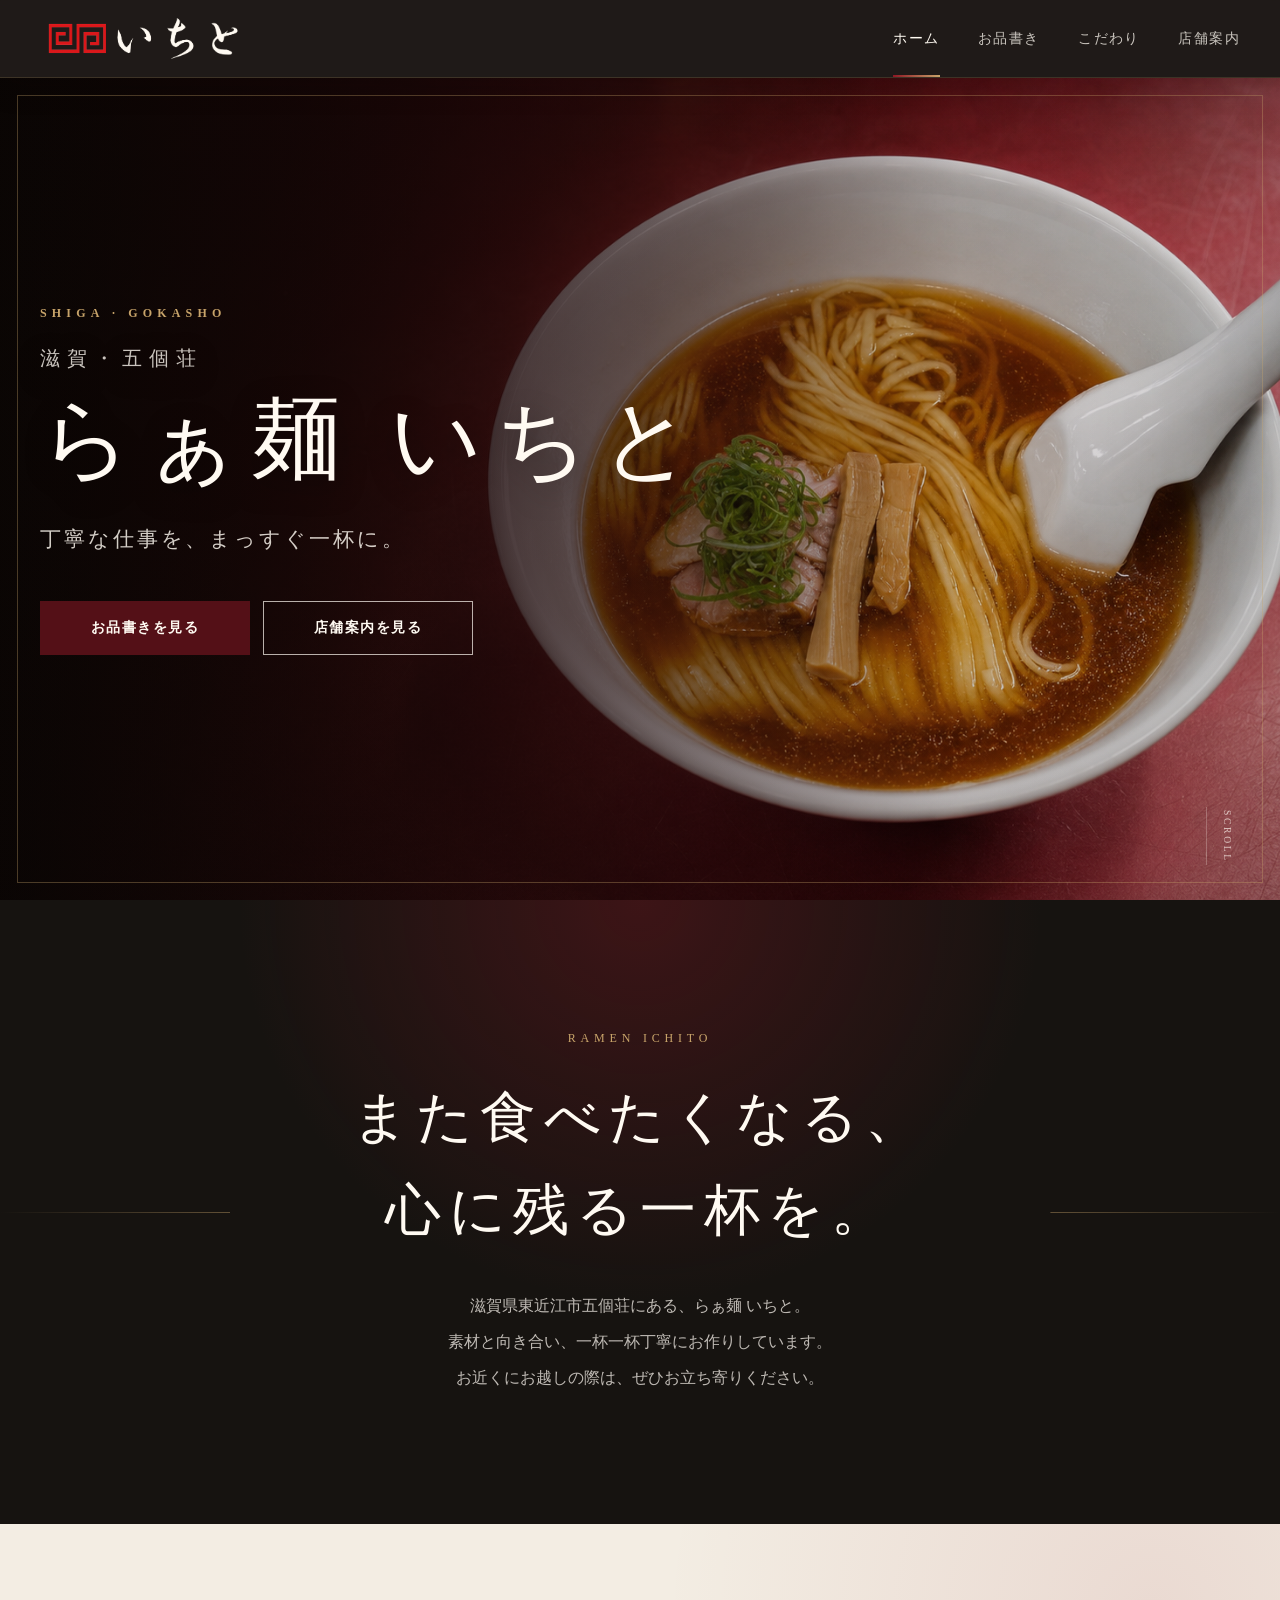
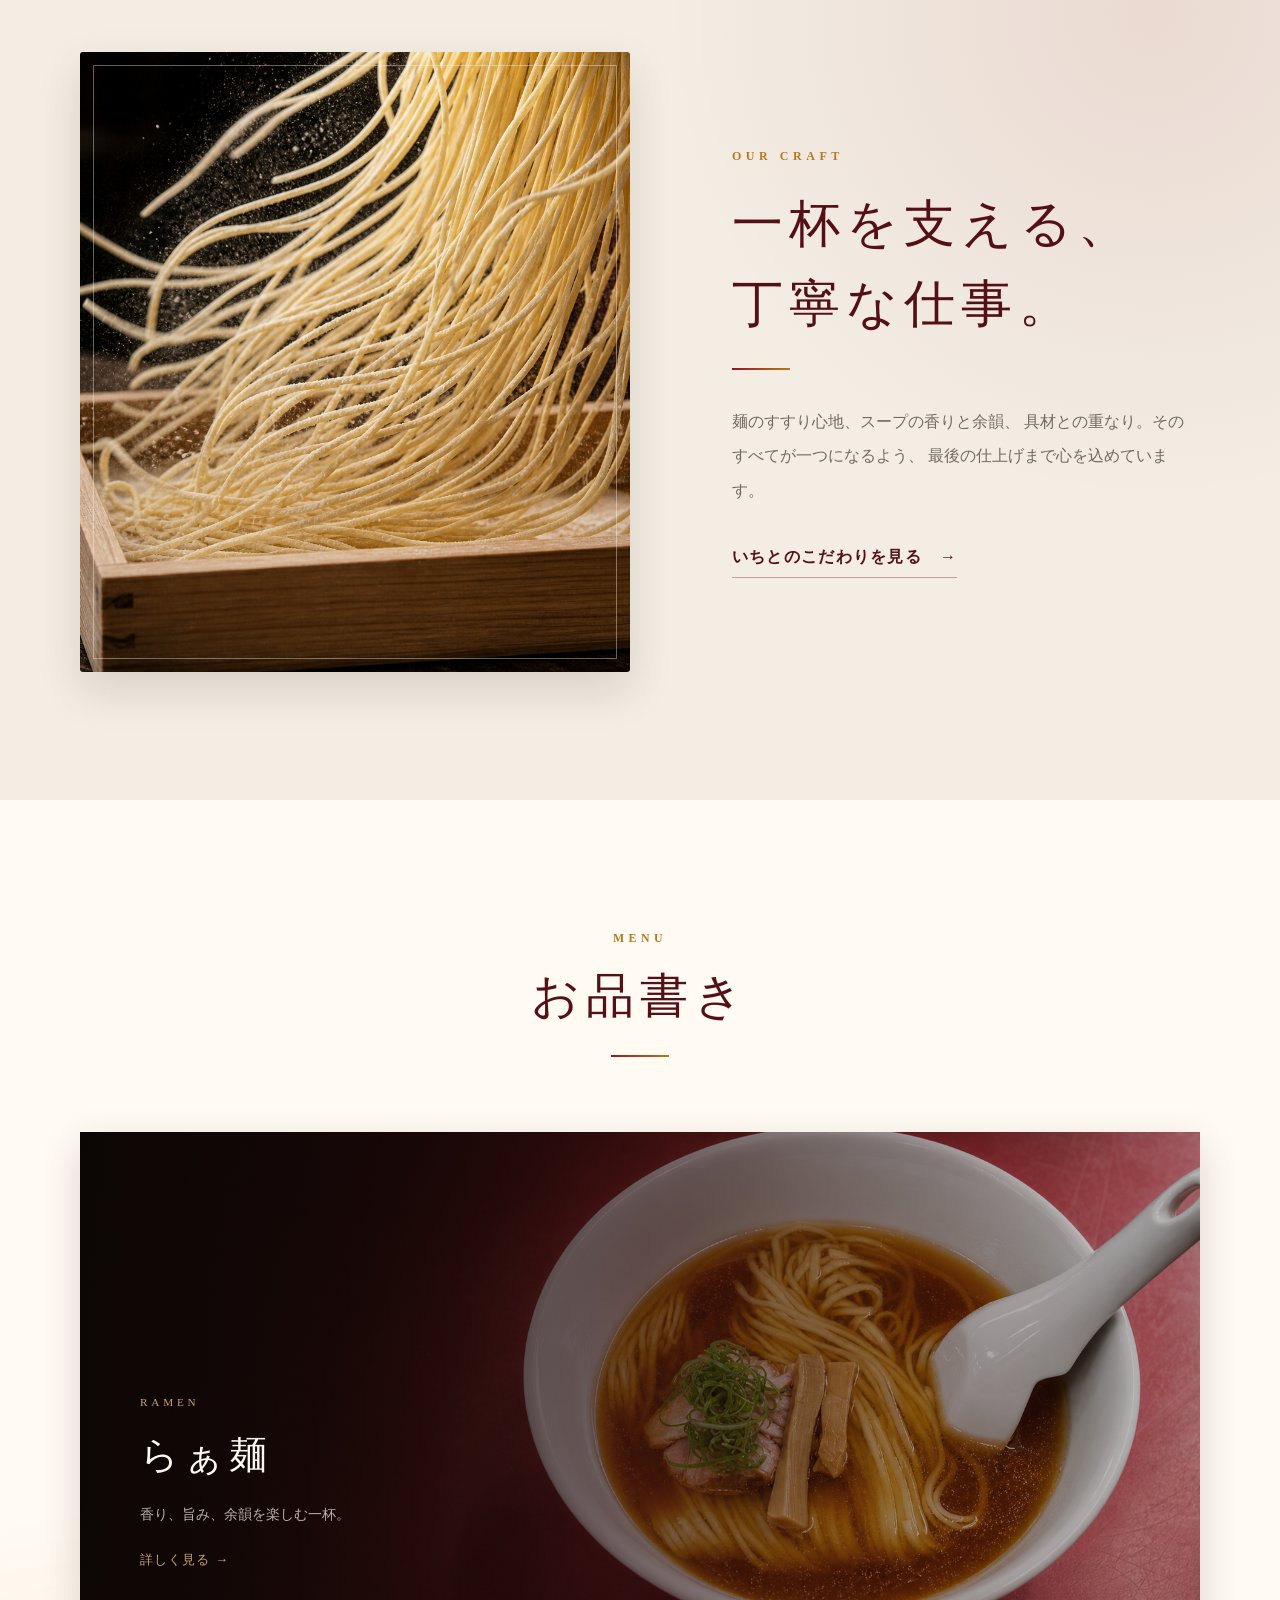
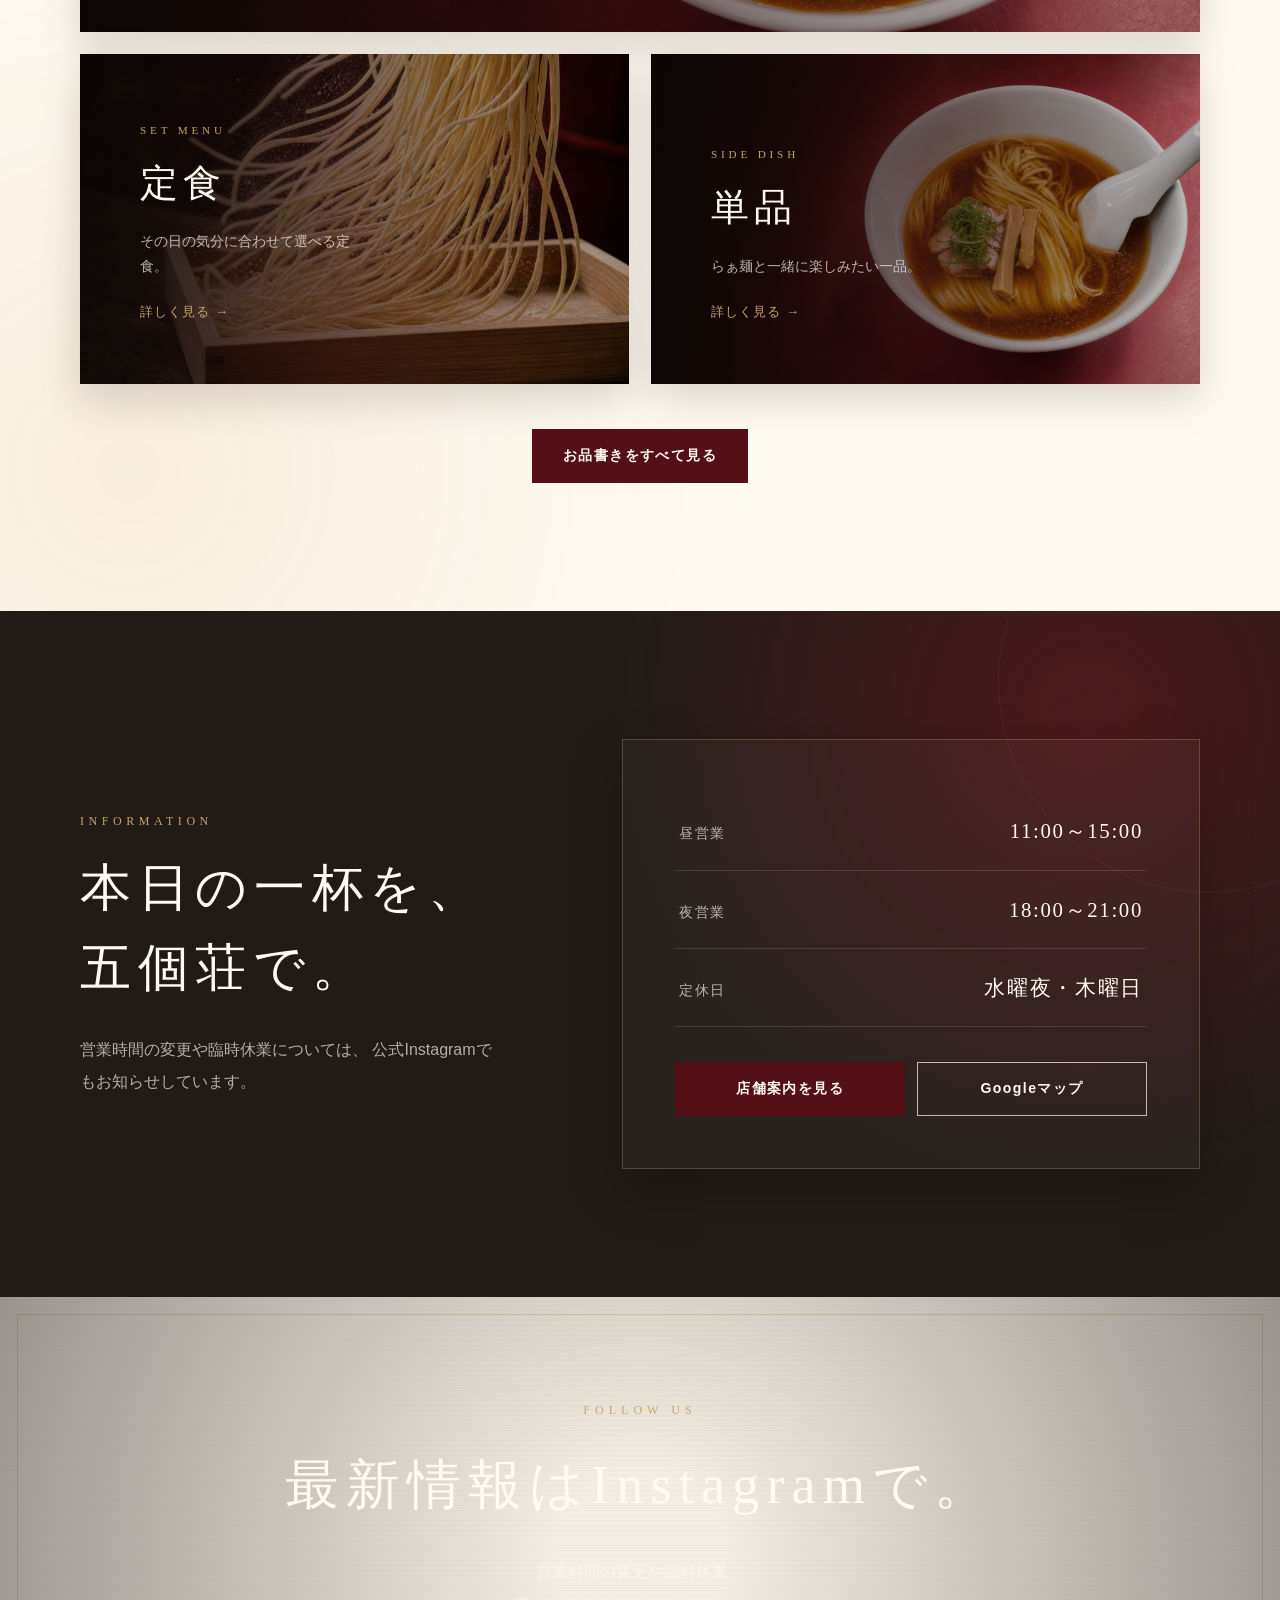
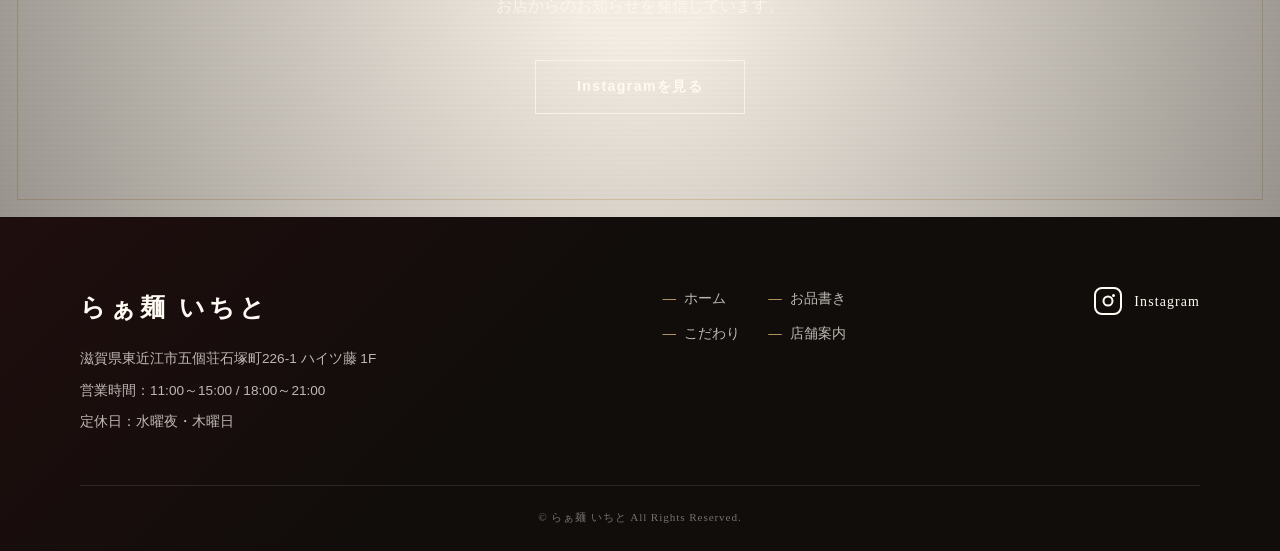
==== commit e501af64: "commit" ====
--- a/ichito-site/index.html
+++ b/ichito-site/index.html
@@ -14,7 +14,17 @@
 >
 
 <title>らぁ麺 いちと｜滋賀県東近江市五個荘</title>
-
+<link
+rel="icon"
+href="images/favicon.ico"
+sizes="any"
+>
+
+<link
+rel="icon"
+href="images/ichito-favicon.png"
+type="image/png"
+>
 <link rel="stylesheet" href="css/common.css">
 <link rel="stylesheet" href="css/index.css">
 
@@ -27,10 +37,17 @@
 <header class="header">
     <div class="header-inner">
 
-    <a href="index.html" class="logo">
-        <span class="logo-main">いちと</span>
-        <span class="logo-sub">RAMEN ICHITO</span>
-    </a>
+<a
+    href="index.html"
+    class="logo"
+    aria-label="らぁ麺いちと ホームへ"
+>
+    <img
+    class="logo-image"
+    src="images/ichito-header-logo-white.png"
+    alt="らぁ麺 いちと"
+    >
+</a>
 
     <nav
         class="navigation"
@@ -371,6 +388,12 @@
     &copy; らぁ麺 いちと All Rights Reserved.
     </p>
 </footer>
-
+<button
+    class="back-to-top"
+    type="button"
+    aria-label="ページ上部へ戻る"
+>
+    <span aria-hidden="true">↑</span>
+</button>
 </body>
 </html>
--- a/ichito-site/css/common.css
+++ b/ichito-site/css/common.css
@@ -828,4 +828,74 @@
     scroll-behavior: auto !important;
     transition-duration: 0.01ms !important;
 }
+}
+/* ========================================
+   ページ上部へ戻るボタン
+======================================== */
+
+.back-to-top {
+  position: fixed;
+  right: 25px;
+  bottom: 25px;
+  z-index: 900;
+  width: 52px;
+  height: 52px;
+  display: grid;
+  place-items: center;
+  border: 1px solid rgba(200, 164, 106, 0.55);
+  border-radius: 50%;
+  color: var(--white);
+  background-color: rgba(22, 19, 16, 0.92);
+  box-shadow: 0 10px 30px rgba(8, 4, 3, 0.25);
+  opacity: 0;
+  visibility: hidden;
+  transform: translateY(15px);
+  transition:
+    color var(--transition),
+    border-color var(--transition),
+    background-color var(--transition),
+    opacity var(--transition),
+    visibility var(--transition),
+    transform var(--transition);
+}
+
+.back-to-top.is-visible {
+opacity: 1;
+visibility: visible;
+transform: translateY(0);
+}
+
+.back-to-top:hover {
+border-color: var(--gold);
+color: var(--black);
+background-color: var(--gold);
+transform: translateY(-4px);
+}
+
+.back-to-top span {
+font-size: 1.15rem;
+line-height: 1;
+}
+
+@media (max-width: 600px) {
+.back-to-top {
+    right: 17px;
+    bottom: 17px;
+    width: 47px;
+    height: 47px;
+}
+}
+/* 看板デザインのヘッダーロゴ */
+.logo-image {
+width: 205px;
+height: auto;
+max-height: 56px;
+object-fit: contain;
+}
+
+@media (max-width: 600px) {
+.logo-image {
+    width: 165px;
+    max-height: 46px;
+}
 }
